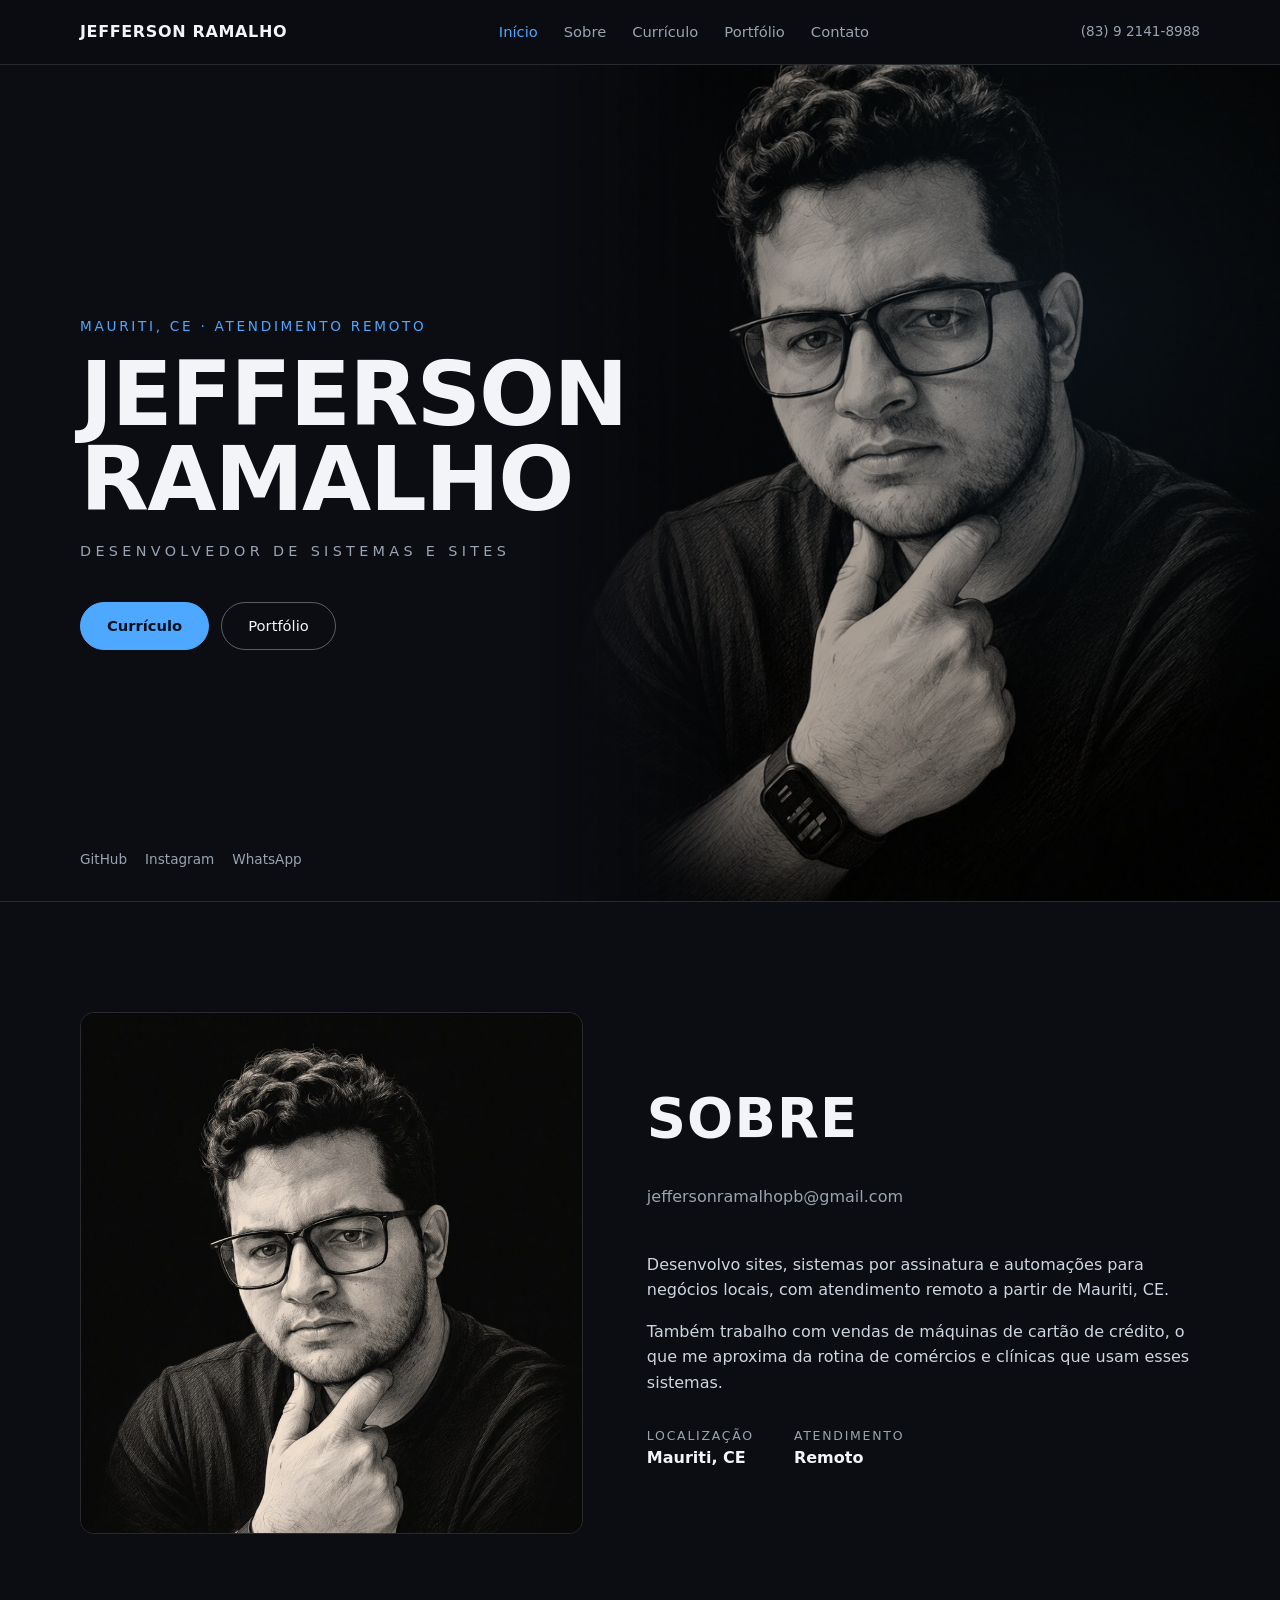
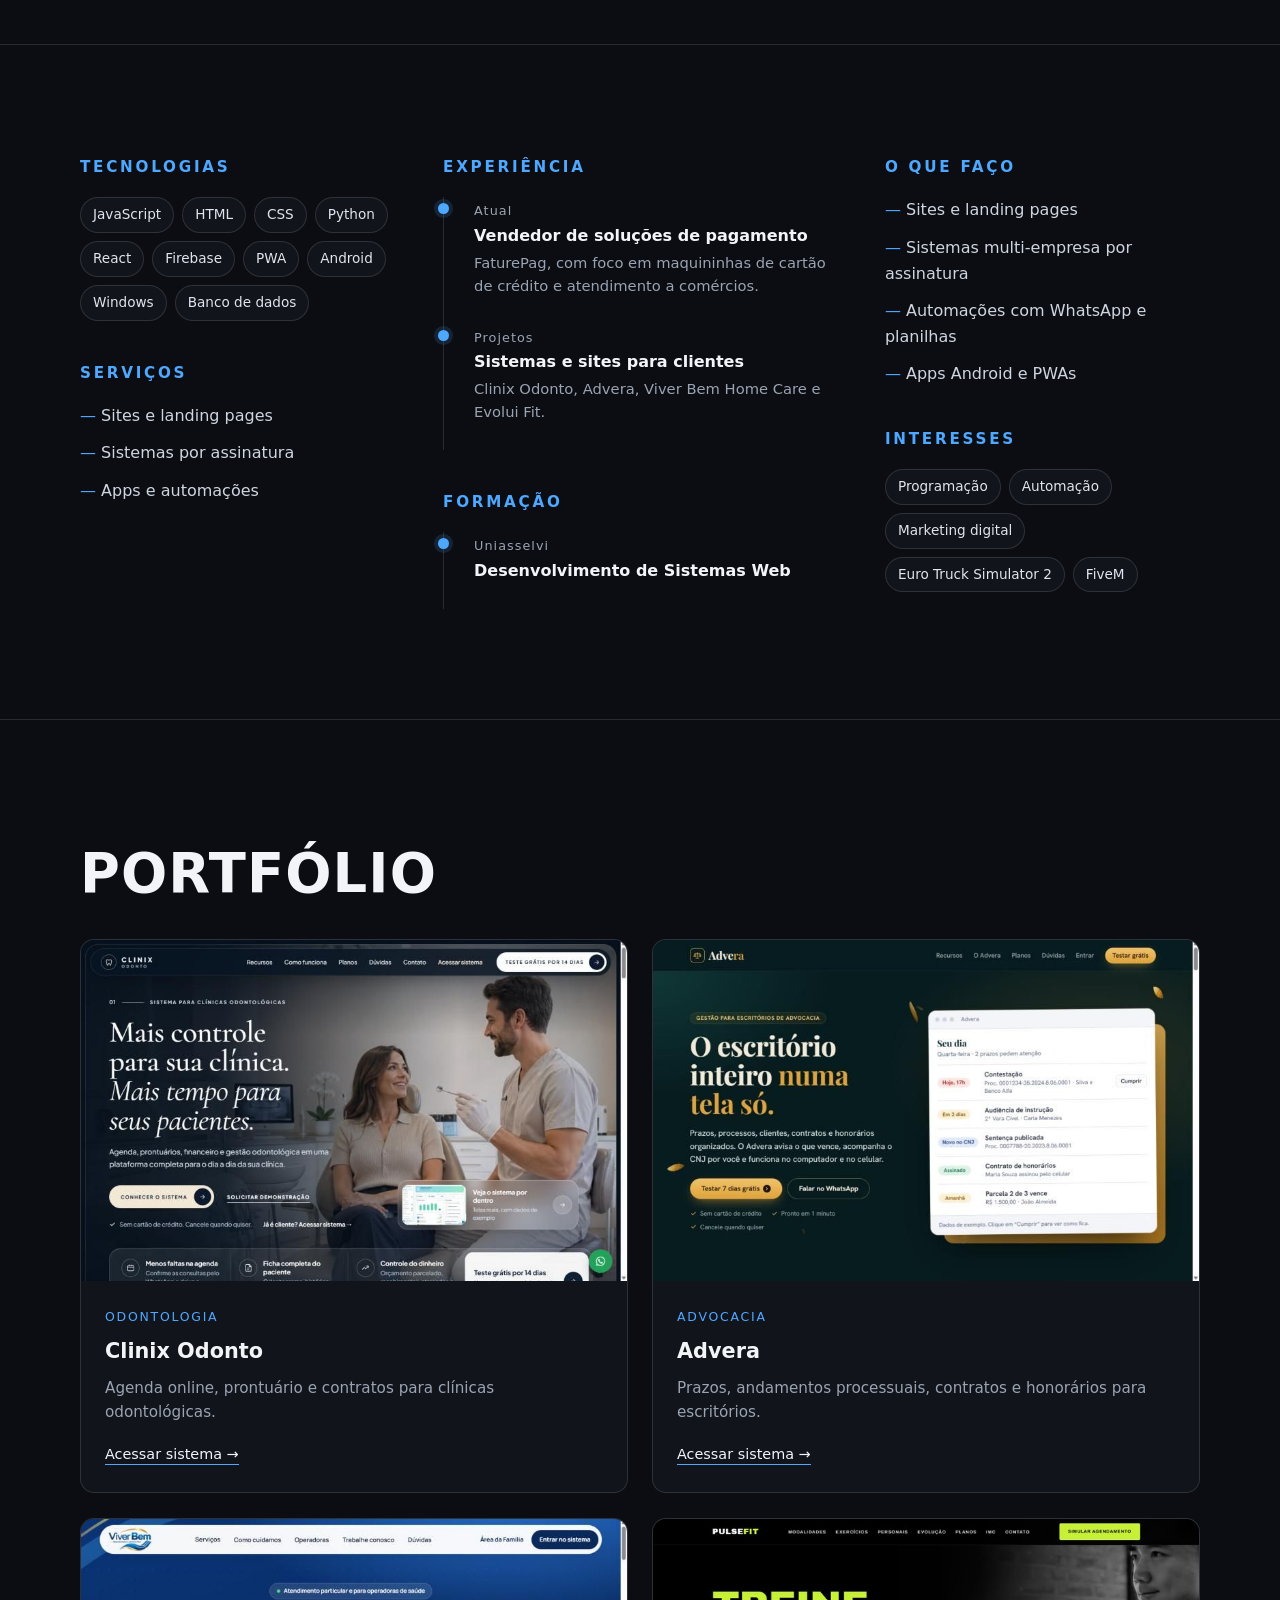
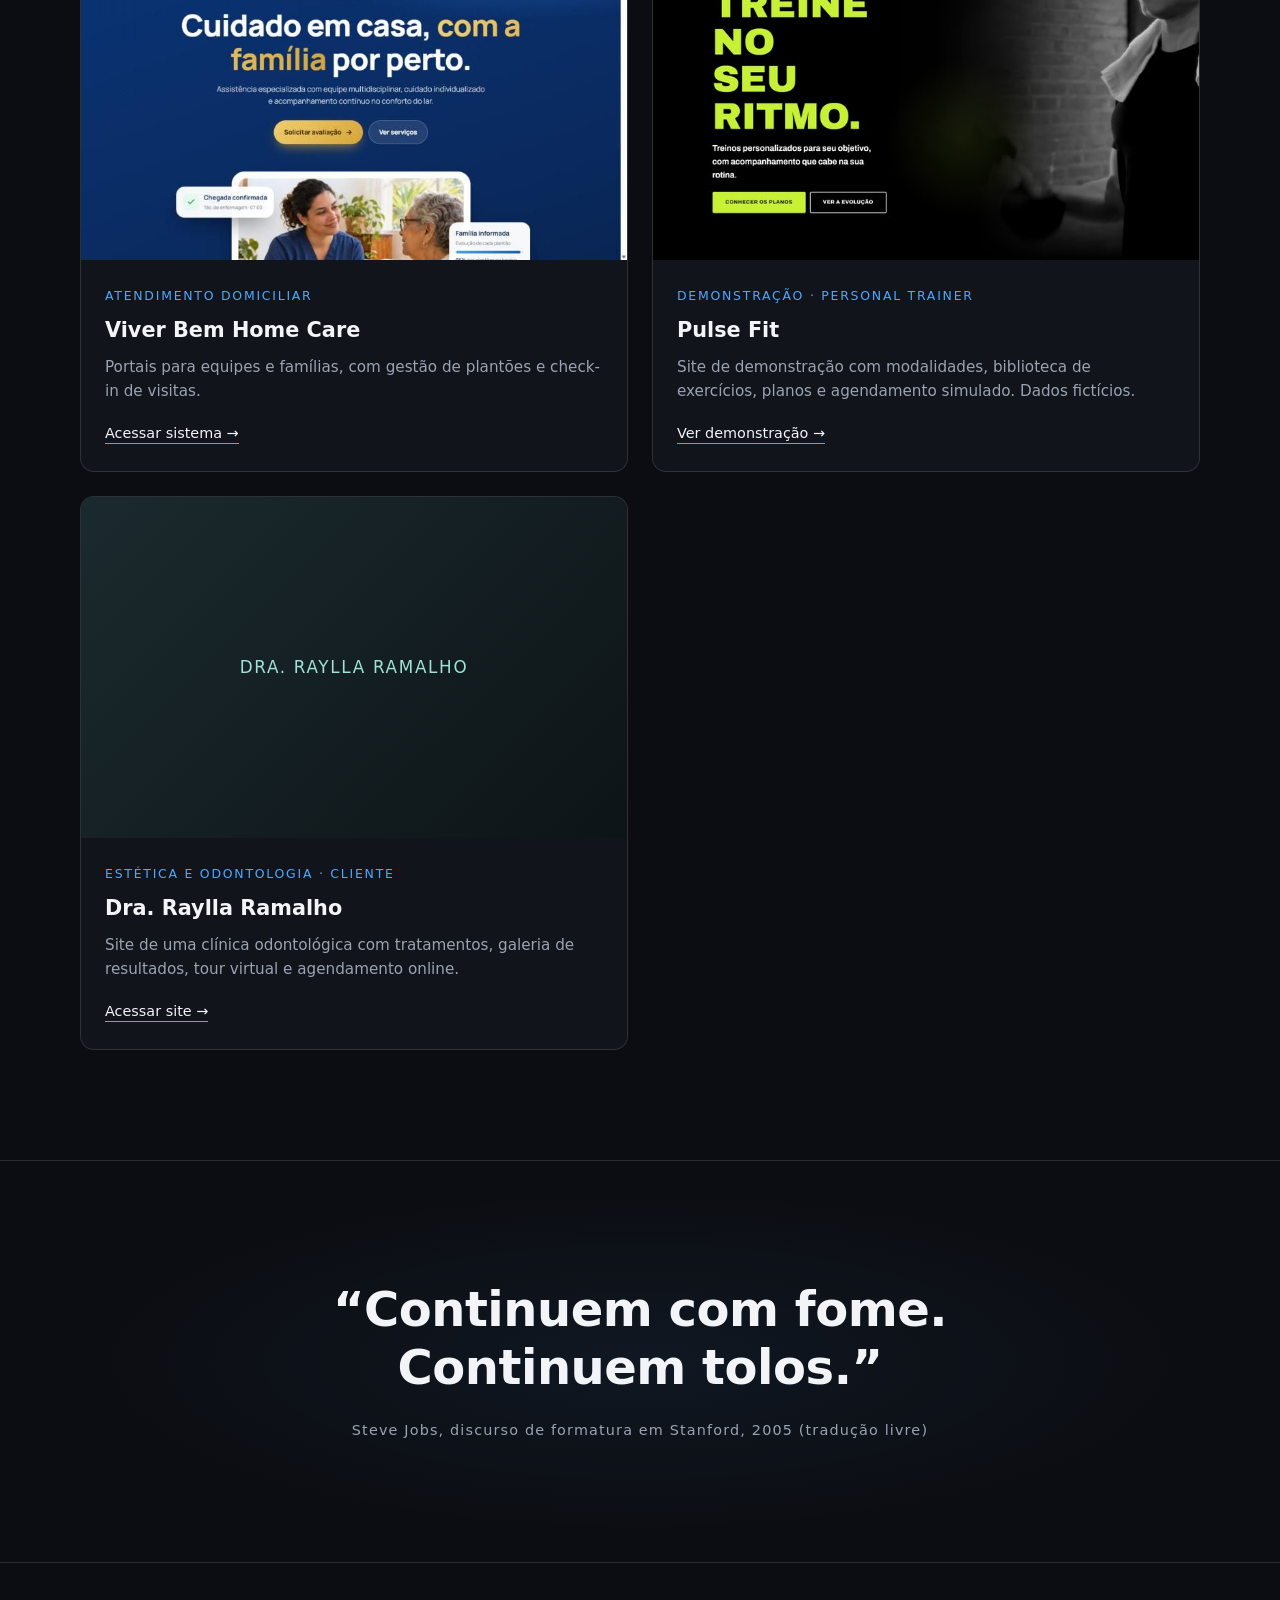
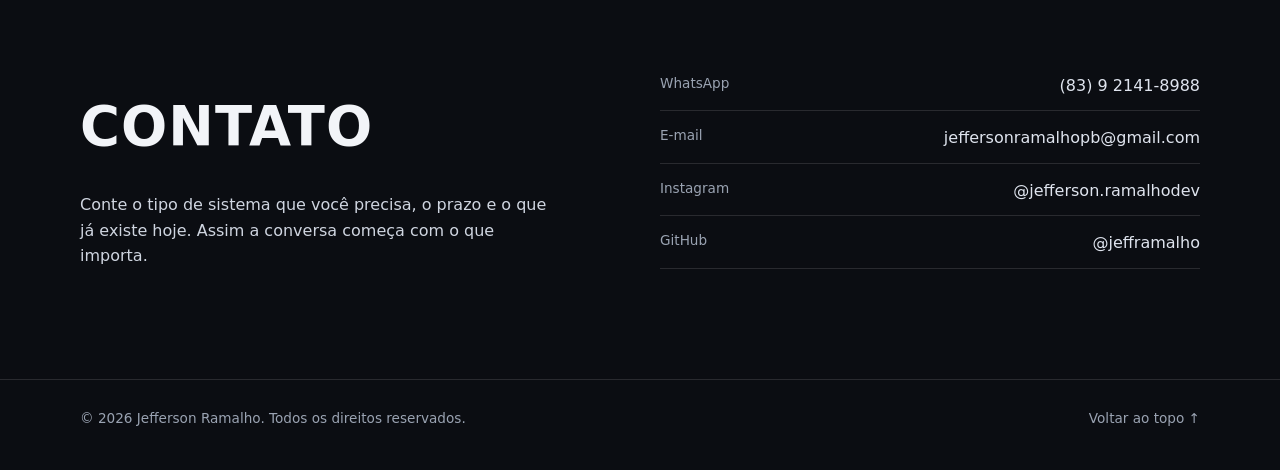
==== index.html @ 993baec3 "Adiciona o site da Dra. Raylla Ramalho ao portfólio como cliente - Novo card com link para o site em" ====
<!doctype html>
<html lang="pt-BR">
<head>
  <meta charset="utf-8">
  <meta name="viewport" content="width=device-width, initial-scale=1">
  <title>Jefferson Ramalho | Desenvolvedor de sistemas e sites</title>
  <meta name="description" content="Sites, sistemas por assinatura e automações para negócios locais. Portfólio de Jefferson Ramalho.">
  <meta name="theme-color" content="#0b0d12">
  <meta name="color-scheme" content="dark">
  <link rel="canonical" href="https://jeffersonramalho.dev.br/">
  <style>
    :root {
      --bg: #0b0d12;
      --panel: #11141b;
      --line: #ffffff1f;
      --text: #f2f4f8;
      --muted: #9aa3b2;
      --accent: #4fa8ff;
      --radius: 14px;
    }
    * { box-sizing: border-box; }
    html { scroll-behavior: smooth; }
    body {
      margin: 0; background: var(--bg); color: var(--text);
      font-family: "Inter", "Segoe UI", system-ui, sans-serif; line-height: 1.6;
    }
    a { color: inherit; text-decoration: none; }
    img { display: block; max-width: 100%; }
    .wrap { width: min(1120px, 100% - 48px); margin-inline: auto; }
    section { padding: 110px 0; border-top: 1px solid var(--line); }

    /* Cabeçalho */
    header.top {
      position: sticky; top: 0; z-index: 10; background: #0b0d12e6; backdrop-filter: blur(8px);
      border-bottom: 1px solid var(--line);
    }
    .top .wrap { display: flex; align-items: center; justify-content: space-between; height: 64px; }
    .top nav { display: flex; gap: 26px; font-size: .92rem; color: var(--muted); }
    .top nav a:hover, .top nav a.active { color: var(--accent); }
    .top .phone { font-size: .85rem; color: var(--muted); }

    /* Início */
    .hero { position: relative; min-height: calc(100svh - 64px); display: grid; align-items: center; overflow: hidden; }
    .hero .photo {
      position: absolute; inset: 0 0 0 auto; width: 58%;
      background: url("assets/retrato.jpg") center/cover no-repeat;
      filter: grayscale(.25) contrast(1.05) brightness(.7);
      mask-image: linear-gradient(90deg, transparent, #000 35%);
    }
    .hero .content { position: relative; z-index: 2; padding: 60px 0; max-width: 560px; }
    .hero .kicker { font-size: .85rem; letter-spacing: .2em; color: var(--accent); text-transform: uppercase; margin: 0 0 14px; }
    .hero h1 { margin: 0; font-size: clamp(3rem, 8vw, 5.6rem); line-height: .95; font-weight: 800; letter-spacing: -.02em; }
    .hero h1 span { display: block; }
    .hero .role { margin: 18px 0 0; color: var(--muted); letter-spacing: .3em; font-size: .9rem; text-transform: uppercase; }
    .btns { display: flex; gap: 12px; margin-top: 36px; flex-wrap: wrap; }
    .btn {
      display: inline-flex; align-items: center; padding: 11px 26px; border-radius: 999px;
      border: 1px solid #ffffff55; font-size: .92rem; transition: .2s;
    }
    .btn:hover { border-color: var(--accent); color: var(--accent); }
    .btn.solid { background: var(--accent); border-color: var(--accent); color: #05101e; font-weight: 600; }
    .btn.solid:hover { color: #05101e; filter: brightness(1.08); }
    .social { position: absolute; left: 0; bottom: 30px; z-index: 2; display: flex; gap: 18px; font-size: .85rem; color: var(--muted); }
    .social a:hover { color: var(--accent); }

    /* Sobre */
    .about { display: grid; grid-template-columns: 1fr 1.1fr; gap: 64px; align-items: center; }
    .about .shot { border-radius: var(--radius); overflow: hidden; border: 1px solid var(--line); }
    .about .shot img { width: 100%; height: 520px; object-fit: cover; object-position: center top; filter: grayscale(.2); }
    h2.title { margin: 0 0 22px; font-size: clamp(2.2rem, 5vw, 3.4rem); letter-spacing: .02em; }
    .about .email { color: var(--muted); margin: 0 0 26px; }
    .about p { color: #cfd5e0; max-width: 56ch; }
    .meta { margin-top: 30px; display: flex; gap: 40px; flex-wrap: wrap; }
    .meta div span { display: block; font-size: .78rem; letter-spacing: .14em; text-transform: uppercase; color: var(--muted); }
    .meta div strong { font-weight: 600; }

    /* Currículo */
    .resume { display: grid; grid-template-columns: 1fr 1.25fr 1fr; gap: 48px; }
    .resume h3 { margin: 0 0 18px; font-size: .95rem; letter-spacing: .18em; text-transform: uppercase; color: var(--accent); }
    .tags { display: flex; flex-wrap: wrap; gap: 8px; }
    .tags span { padding: 6px 12px; border: 1px solid var(--line); border-radius: 999px; font-size: .85rem; color: #dfe4ee; background: var(--panel); }
    .list { margin: 0; padding: 0; list-style: none; display: grid; gap: 12px; color: #cfd5e0; }
    .list li::before { content: "— "; color: var(--accent); }
    .timeline { position: relative; margin: 0; padding: 0; list-style: none; }
    .timeline li { position: relative; padding: 0 0 26px 30px; border-left: 1px solid var(--line); }
    .timeline li::before {
      content: ""; position: absolute; left: -6px; top: 6px; width: 11px; height: 11px; border-radius: 50%;
      background: var(--accent); box-shadow: 0 0 0 4px #4fa8ff26;
    }
    .timeline time { font-size: .8rem; color: var(--muted); letter-spacing: .08em; }
    .timeline strong { display: block; font-weight: 600; }
    .timeline p { margin: 2px 0 0; color: var(--muted); font-size: .92rem; }

    /* Portfólio */
    .projects { display: grid; grid-template-columns: repeat(2, 1fr); gap: 24px; }
    .project {
      background: var(--panel); border: 1px solid var(--line); border-radius: var(--radius); overflow: hidden;
      transition: transform .25s, border-color .25s;
    }
    .project:hover { transform: translateY(-4px); border-color: #4fa8ff66; }
    .project .thumb { aspect-ratio: 16 / 10; background: #1a1f29; overflow: hidden; }
    .project .thumb img { width: 100%; height: 100%; object-fit: cover; object-position: top; }
    .project .body { padding: 22px 24px 26px; }
    .project .cat { font-size: .78rem; letter-spacing: .14em; text-transform: uppercase; color: var(--accent); }
    .project h3 { margin: 6px 0 8px; font-size: 1.3rem; }
    .project p { margin: 0 0 16px; color: var(--muted); font-size: .95rem; }
    .project a { color: var(--text); font-size: .9rem; border-bottom: 1px solid #4fa8ff; padding-bottom: 2px; }

    /* Contato */
    .contact { display: grid; grid-template-columns: 1fr 1fr; gap: 40px; align-items: end; }
    .contact p.lede { color: #cfd5e0; max-width: 46ch; margin: 0; }
    .contact .links { display: grid; gap: 14px; }
    .contact .links a { display: flex; justify-content: space-between; border-bottom: 1px solid var(--line); padding-bottom: 12px; color: #dfe4ee; }
    .contact .links a span { color: var(--muted); font-size: .85rem; }
    .contact .links a:hover { color: var(--accent); }
    footer { padding: 28px 0 40px; border-top: 1px solid var(--line); color: var(--muted); font-size: .85rem; }
    footer .wrap { display: flex; justify-content: space-between; gap: 16px; flex-wrap: wrap; }

    /* Responsivo */
    @media (max-width: 960px) {
      .resume { grid-template-columns: 1fr; gap: 56px; }
      .about { grid-template-columns: 1fr; gap: 36px; }
      .contact { grid-template-columns: 1fr; }
      .projects { grid-template-columns: 1fr; }
      .hero .photo { width: 100%; opacity: .35; mask-image: none; }
      .top nav { display: none; }
    }
    @media (max-width: 560px) {
      section { padding: 80px 0; }
      .social { position: static; margin-top: 28px; }
      .hero { min-height: auto; }
      .hero .content { padding: 90px 0 40px; }
      .about .shot img { height: 380px; }
    }

    /* Interatividade */
    .reveal { opacity: 0; transform: translateY(26px); transition: opacity .9s ease, transform .9s cubic-bezier(.2,.7,.2,1); }
    .reveal.in { opacity: 1; transform: none; }
    .role-wrap { min-height: 1.6em; }
    .role { transition: opacity .35s ease; }
    .role.fade { opacity: 0; }
    .tags span { transition: border-color .2s, color .2s, transform .2s; }
    .tags span:hover { border-color: var(--accent); color: var(--accent); transform: translateY(-2px); }
    .project { transform-style: preserve-3d; will-change: transform; }
    .project:hover { transform: none; }
    .copy {
      background: none; border: 0; padding: 0; color: var(--muted); font: inherit; cursor: pointer; text-align: left;
    }
    .copy:hover { color: var(--accent); }
    .copy .hint { font-size: .78rem; margin-left: 8px; color: var(--accent); opacity: 0; transition: opacity .3s; }
    .copy.done .hint { opacity: 1; }
    .menu-btn {
      display: none; background: none; border: 1px solid var(--line); color: var(--text); border-radius: 999px;
      padding: 7px 14px; font: inherit; font-size: .85rem; cursor: pointer;
    }
    .quote { border-top: 1px solid var(--line); padding: 120px 0; text-align: center; background: radial-gradient(ellipse at center, #4fa8ff12, transparent 60%); }
    .quote blockquote { margin: 0 auto; max-width: 820px; }
    .quote p { margin: 0; font-size: clamp(1.8rem, 4.5vw, 3rem); font-weight: 700; letter-spacing: -.01em; line-height: 1.2; }
    .quote cite { display: block; margin-top: 22px; font-style: normal; color: var(--muted); font-size: .9rem; letter-spacing: .08em; }
    @media (prefers-reduced-motion: reduce) {
      .reveal { opacity: 1; transform: none; transition: none; }
      .project { transition: none; }
    }
    @media (max-width: 960px) {
      .menu-btn { display: inline-block; }
      .top nav.open {
        display: flex; flex-direction: column; gap: 0; position: absolute; top: 64px; left: 0; right: 0;
        background: #0b0d12f5; border-bottom: 1px solid var(--line); padding: 8px 24px;
      }
      .top nav.open a { padding: 14px 0; border-bottom: 1px solid var(--line); }
      .top .phone { display: none; }
      .top nav:not(.open) { display: none; }
    }

    /* Animações */
    @keyframes rise { from { opacity: 0; transform: translateY(28px); } to { opacity: 1; transform: none; } }
    @keyframes pulse { 0% { box-shadow: 0 0 0 0 #4fa8ff66; } 70% { box-shadow: 0 0 0 10px #4fa8ff00; } 100% { box-shadow: 0 0 0 0 #4fa8ff00; } }
    @keyframes drift { 0%, 100% { transform: translateY(-50%) translateY(0); } 50% { transform: translateY(-50%) translateY(-10px); } }
    @keyframes glow { 0%, 100% { opacity: .35; } 50% { opacity: .7; } }
    .hero .kicker, .hero h1 span, .hero .role-wrap, .hero .btns, .social { animation: rise .9s cubic-bezier(.2,.7,.2,1) both; }
    .hero h1 span:nth-child(2) { animation-delay: .12s; }
    .hero .role-wrap { animation-delay: .3s; }
    .hero .btns { animation-delay: .45s; }
    .social { animation-delay: .6s; }
    .hero .photo { animation: glow 6s ease-in-out infinite; }
    .hero .photo::after {
      content: ""; position: absolute; inset: 0; pointer-events: none;
      background: radial-gradient(circle at 70% 30%, #4fa8ff22, transparent 55%);
    }
    .timeline li::before { animation: pulse 2.4s ease-out infinite; }
    .timeline li:nth-child(2)::before { animation-delay: .8s; }
    .timeline li:nth-child(3)::before { animation-delay: 1.6s; }
    .btn.solid { animation: pulse 2.6s ease-out infinite; }
    .reveal .tags span { opacity: 0; transform: translateY(8px); transition: opacity .5s ease, transform .5s ease; }
    .reveal.in .tags span { opacity: 1; transform: none; }
    .reveal.in .tags span:nth-child(1) { transition-delay: .05s; }
    .reveal.in .tags span:nth-child(2) { transition-delay: .1s; }
    .reveal.in .tags span:nth-child(3) { transition-delay: .15s; }
    .reveal.in .tags span:nth-child(4) { transition-delay: .2s; }
    .reveal.in .tags span:nth-child(5) { transition-delay: .25s; }
    .reveal.in .tags span:nth-child(6) { transition-delay: .3s; }
    .reveal.in .tags span:nth-child(7) { transition-delay: .35s; }
    .reveal.in .tags span:nth-child(8) { transition-delay: .4s; }
    .reveal.in .tags span:nth-child(9) { transition-delay: .45s; }
    .reveal.in .tags span:nth-child(10) { transition-delay: .5s; }
    @media (prefers-reduced-motion: reduce) {
      .hero .kicker, .hero h1 span, .hero .role-wrap, .hero .btns, .social, .hero .photo, .timeline li::before, .btn.solid { animation: none !important; }
      .reveal .tags span { opacity: 1; transform: none; }
    }

    /* Tela de carregamento */
    #loader {
      position: fixed; inset: 0; z-index: 100; display: grid; place-items: center; align-content: center; gap: 22px;
      background: var(--bg); transition: opacity .6s ease, visibility .6s ease;
    }
    #loader.hide { opacity: 0; visibility: hidden; }
    #loader video { width: 100%; height: 100%; object-fit: cover; background: #000; display: block; }
    #loader video:not([data-ok]) { display: none; }


  </style>
</head>
<body>
<div id="loader" aria-hidden="true">
  <video id="intro" src="assets/intro/abertura-jr.mp4" muted playsinline preload="auto"></video>
</div>

<header class="top">
  <div class="wrap">
    <a href="#inicio" style="font-weight:700; letter-spacing:.04em;">JEFFERSON RAMALHO</a>
    <button class="menu-btn" id="menuBtn" aria-expanded="false" aria-controls="mainNav">Menu</button>
    <nav id="mainNav" aria-label="Navegação principal">
      <a href="#inicio" class="active">Início</a>
      <a href="#sobre">Sobre</a>
      <a href="#curriculo">Currículo</a>
      <a href="#portfolio">Portfólio</a>
      <a href="#contato">Contato</a>
    </nav>
    <span class="phone">(83) 9 2141-8988</span>
  </div>
</header>

<main>
  <section class="hero" id="inicio" style="border-top:0; padding:0;">
    <div class="photo" aria-hidden="true"></div>
    <div class="wrap">
      <div class="content">
        <p class="kicker">Mauriti, CE · Atendimento remoto</p>
        <h1><span>JEFFERSON</span><span>RAMALHO</span></h1>
        <div class="role-wrap"><p class="role" id="role">Desenvolvedor de sistemas e sites</p></div>
        <div class="btns">
          <a class="btn solid" href="#curriculo">Currículo</a>
          <a class="btn" href="#portfolio">Portfólio</a>
        </div>
      </div>
    </div>
    <div class="social wrap" style="position:absolute; bottom:30px; left:0; right:0; margin-inline:auto;">
      <a href="https://github.com/jefframalho" target="_blank" rel="noopener">GitHub</a>
      <a href="https://www.instagram.com/jefferson.ramalhodev/" target="_blank" rel="noopener">Instagram</a>
      <a href="https://wa.me/5583921418988" target="_blank" rel="noopener">WhatsApp</a>
    </div>
  </section>

  <section id="sobre" class="reveal">
    <div class="wrap about">
      <div class="shot"><img src="assets/retrato.jpg" alt="Foto de Jefferson Ramalho"></div>
      <div>
        <h2 class="title">SOBRE</h2>
        <button class="copy email" data-copy="jeffersonramalhopb@gmail.com">jeffersonramalhopb@gmail.com<span class="hint" id="copyHint">Copiado!</span></button>
        <p>Desenvolvo sites, sistemas por assinatura e automações para negócios locais, com atendimento remoto a partir de Mauriti, CE.</p>
        <p>Também trabalho com vendas de máquinas de cartão de crédito, o que me aproxima da rotina de comércios e clínicas que usam esses sistemas.</p>
        <div class="meta">
          <div><span>Localização</span><strong>Mauriti, CE</strong></div>
          <div><span>Atendimento</span><strong>Remoto</strong></div>
        </div>
      </div>
    </div>
  </section>

  <section id="curriculo" class="reveal">
    <div class="wrap resume">
      <div>
        <h3>Tecnologias</h3>
        <div class="tags">
          <span>JavaScript</span><span>HTML</span><span>CSS</span><span>Python</span><span>React</span><span>Firebase</span><span>PWA</span><span>Android</span><span>Windows</span><span>Banco de dados</span>
        </div>
        <h3 style="margin-top:40px;">Serviços</h3>
        <ul class="list">
          <li>Sites e landing pages</li>
          <li>Sistemas por assinatura</li>
          <li>Apps e automações</li>
        </ul>
      </div>

      <div>
        <h3>Experiência</h3>
        <ol class="timeline">
          <li>
            <time>Atual</time>
            <strong>Vendedor de soluções de pagamento</strong>
            <p>FaturePag, com foco em maquininhas de cartão de crédito e atendimento a comércios.</p>
          </li>
          <li>
            <time>Projetos</time>
            <strong>Sistemas e sites para clientes</strong>
            <p>Clinix Odonto, Advera, Viver Bem Home Care e Evolui Fit.</p>
          </li>
        </ol>
        <h3 style="margin-top:40px;">Formação</h3>
        <ol class="timeline">
          <li>
            <time>Uniasselvi</time>
            <strong>Desenvolvimento de Sistemas Web</strong>
          </li>
        </ol>
      </div>

      <div>
        <h3>O que faço</h3>
        <ul class="list">
          <li>Sites e landing pages</li>
          <li>Sistemas multi-empresa por assinatura</li>
          <li>Automações com WhatsApp e planilhas</li>
          <li>Apps Android e PWAs</li>
        </ul>
        <h3 style="margin-top:40px;">Interesses</h3>
        <div class="tags">
          <span>Programação</span><span>Automação</span><span>Marketing digital</span><span>Euro Truck Simulator 2</span><span>FiveM</span>
        </div>
      </div>
    </div>
  </section>

  <section id="portfolio" class="reveal">
    <div class="wrap">
      <h2 class="title">PORTFÓLIO</h2>
      <div class="projects">
        <article class="project tilt">
          <div class="thumb"><img src="assets/portfolio/clinix-desk.jpg" alt="Tela do Clinix Odonto"></div>
          <div class="body">
            <span class="cat">Odontologia</span>
            <h3>Clinix Odonto</h3>
            <p>Agenda online, prontuário e contratos para clínicas odontológicas.</p>
            <a href="https://www.clinixodonto.com.br/" target="_blank" rel="noopener">Acessar sistema →</a>
          </div>
        </article>
        <article class="project tilt">
          <div class="thumb"><img src="assets/portfolio/advera-desk.jpg" alt="Tela da Advera"></div>
          <div class="body">
            <span class="cat">Advocacia</span>
            <h3>Advera</h3>
            <p>Prazos, andamentos processuais, contratos e honorários para escritórios.</p>
            <a href="https://advera-6607b.web.app/" target="_blank" rel="noopener">Acessar sistema →</a>
          </div>
        </article>
        <article class="project tilt">
          <div class="thumb"><img src="assets/portfolio/viverbem-desk.jpg" alt="Tela do Viver Bem Home Care"></div>
          <div class="body">
            <span class="cat">Atendimento domiciliar</span>
            <h3>Viver Bem Home Care</h3>
            <p>Portais para equipes e famílias, com gestão de plantões e check-in de visitas.</p>
            <a href="https://www.viverbemhomecare.com.br/" target="_blank" rel="noopener">Acessar sistema →</a>
          </div>
        </article>
        <article class="project tilt">
          <div class="thumb"><img src="assets/portfolio/pulse-fit-desk.jpg" alt="Tela inicial da demonstração Pulse Fit"></div>
          <div class="body">
            <span class="cat">Demonstração · Personal trainer</span>
            <h3>Pulse Fit</h3>
            <p>Site de demonstração com modalidades, biblioteca de exercícios, planos e agendamento simulado. Dados fictícios.</p>
            <a href="https://jefframalho.github.io/pulse-fit-site/" target="_blank" rel="noopener">Ver demonstração →</a>
          </div>
        </article>
        <article class="project tilt">
          <div class="thumb" style="display:grid; place-items:center; background:linear-gradient(135deg,#1b2a2e,#0d1417);"><span style="color:#9fe3d6; font-size:1.05rem; letter-spacing:.1em; text-align:center; padding:0 16px;">DRA. RAYLLA RAMALHO</span></div>
          <div class="body">
            <span class="cat">Estética e odontologia · Cliente</span>
            <h3>Dra. Raylla Ramalho</h3>
            <p>Site de uma clínica odontológica com tratamentos, galeria de resultados, tour virtual e agendamento online.</p>
            <a href="https://gregarious-toffee-2e4c97.netlify.app/" target="_blank" rel="noopener">Acessar site →</a>
          </div>
        </article>
      </div>
    </div>
  </section>

  <section class="quote reveal" aria-label="Citação">
    <div class="wrap">
      <blockquote>
        <p>“Continuem com fome. Continuem tolos.”</p>
        <cite>Steve Jobs, discurso de formatura em Stanford, 2005 (tradução livre)</cite>
      </blockquote>
    </div>
  </section>

  <section id="contato" class="reveal">
    <div class="wrap contact">
      <div>
        <h2 class="title">CONTATO</h2>
        <p class="lede">Conte o tipo de sistema que você precisa, o prazo e o que já existe hoje. Assim a conversa começa com o que importa.</p>
      </div>
      <div class="links">
        <a href="https://wa.me/5583921418988?text=Ol%C3%A1%20Jefferson!%20Quero%20um%20or%C3%A7amento." target="_blank" rel="noopener"><span>WhatsApp</span> (83) 9 2141-8988</a>
        <a href="mailto:jeffersonramalhopb@gmail.com"><span>E-mail</span> jeffersonramalhopb@gmail.com</a>
        <a href="https://www.instagram.com/jefferson.ramalhodev/" target="_blank" rel="noopener"><span>Instagram</span> @jefferson.ramalhodev</a>
        <a href="https://github.com/jefframalho" target="_blank" rel="noopener"><span>GitHub</span> @jefframalho</a>
      </div>
    </div>
  </section>
</main>

<footer>
  <div class="wrap">
    <span>© <span id="year">2026</span> Jefferson Ramalho. Todos os direitos reservados.</span>
    <a href="#inicio">Voltar ao topo ↑</a>
  </div>
</footer>

<script>
  document.getElementById('year').textContent = new Date().getFullYear();

  // Abertura em vídeo: toca uma vez e revela o site ao terminar
  const loader = document.getElementById('loader');
  const intro = document.getElementById('intro');
  const hideLoader = () => loader.classList.add('hide');
  if (matchMedia('(prefers-reduced-motion: reduce)').matches) {
    hideLoader();
  } else {
    intro.addEventListener('loadeddata', () => { intro.dataset.ok = '1'; intro.play().catch(hideLoader); }, { once: true });
    intro.addEventListener('ended', hideLoader, { once: true });
    intro.addEventListener('error', hideLoader, { once: true });
    setTimeout(hideLoader, 8000);
  }

  // Revelar ao rolar
  const reduce = matchMedia('(prefers-reduced-motion: reduce)').matches;
  const revealIO = new IntersectionObserver(entries => {
    entries.forEach(e => { if (e.isIntersecting) { e.target.classList.add('in'); revealIO.unobserve(e.target); } });
  }, { threshold: .12 });
  document.querySelectorAll('.reveal').forEach(el => revealIO.observe(el));

  // Frases rotativas no hero
  const roles = ['Desenvolvedor de sistemas e sites', 'Sites e landing pages', 'Sistemas por assinatura', 'Automações para o seu negócio'];
  const roleEl = document.getElementById('role');
  let roleIdx = 0;
  if (!reduce) {
    setInterval(() => {
      roleEl.classList.add('fade');
      setTimeout(() => {
        roleIdx = (roleIdx + 1) % roles.length;
        roleEl.textContent = roles[roleIdx];
        roleEl.classList.remove('fade');
      }, 350);
    }, 2800);
  }

  // Inclinação 3D nos cards do portfólio
  if (!reduce && matchMedia('(hover: hover) and (pointer: fine)').matches) {
    document.querySelectorAll('.tilt').forEach(card => {
      card.addEventListener('mousemove', e => {
        const r = card.getBoundingClientRect();
        const x = (e.clientX - r.left) / r.width - .5;
        const y = (e.clientY - r.top) / r.height - .5;
        card.style.transform = `perspective(900px) rotateX(${-y * 7}deg) rotateY(${x * 9}deg) translateY(-4px)`;
      });
      card.addEventListener('mouseleave', () => { card.style.transform = ''; });
    });
  }

  // Copiar e-mail
  document.querySelectorAll('.copy[data-copy]').forEach(btn => {
    btn.addEventListener('click', async () => {
      try { await navigator.clipboard.writeText(btn.dataset.copy); } catch (_) {}
      btn.classList.add('done');
      setTimeout(() => btn.classList.remove('done'), 1600);
    });
  });

  // Parallax suave da foto acompanhando o mouse (desktop)
  const photo = document.querySelector('.hero .photo');
  if (!reduce && photo && matchMedia('(hover: hover) and (pointer: fine)').matches) {
    const hero = document.getElementById('inicio');
    hero.addEventListener('mousemove', e => {
      const x = (e.clientX / innerWidth - .5) * 18;
      const y = (e.clientY / innerHeight - .5) * 12;
      photo.style.translate = `${x}px ${y}px`;
    });
    hero.addEventListener('mouseleave', () => { photo.style.translate = '0px 0px'; });
  }

  // Menu no celular
  const menuBtn = document.getElementById('menuBtn');
  const mainNav = document.getElementById('mainNav');
  menuBtn.addEventListener('click', () => {
    const open = mainNav.classList.toggle('open');
    menuBtn.setAttribute('aria-expanded', String(open));
  });
  mainNav.querySelectorAll('a').forEach(a => a.addEventListener('click', () => {
    mainNav.classList.remove('open');
    menuBtn.setAttribute('aria-expanded', 'false');
  }));

  // Destaca o item do menu conforme a seção visível
  const links = [...document.querySelectorAll('.top nav a')];
  const io = new IntersectionObserver(entries => {
    entries.forEach(e => {
      if (!e.isIntersecting) return;
      links.forEach(a => a.classList.toggle('active', a.getAttribute('href') === '#' + e.target.id));
    });
  }, { rootMargin: '-45% 0px -50% 0px' });
  ['inicio', 'sobre', 'curriculo', 'portfolio', 'contato'].forEach(id => io.observe(document.getElementById(id)));
</script>
</body>
</html>
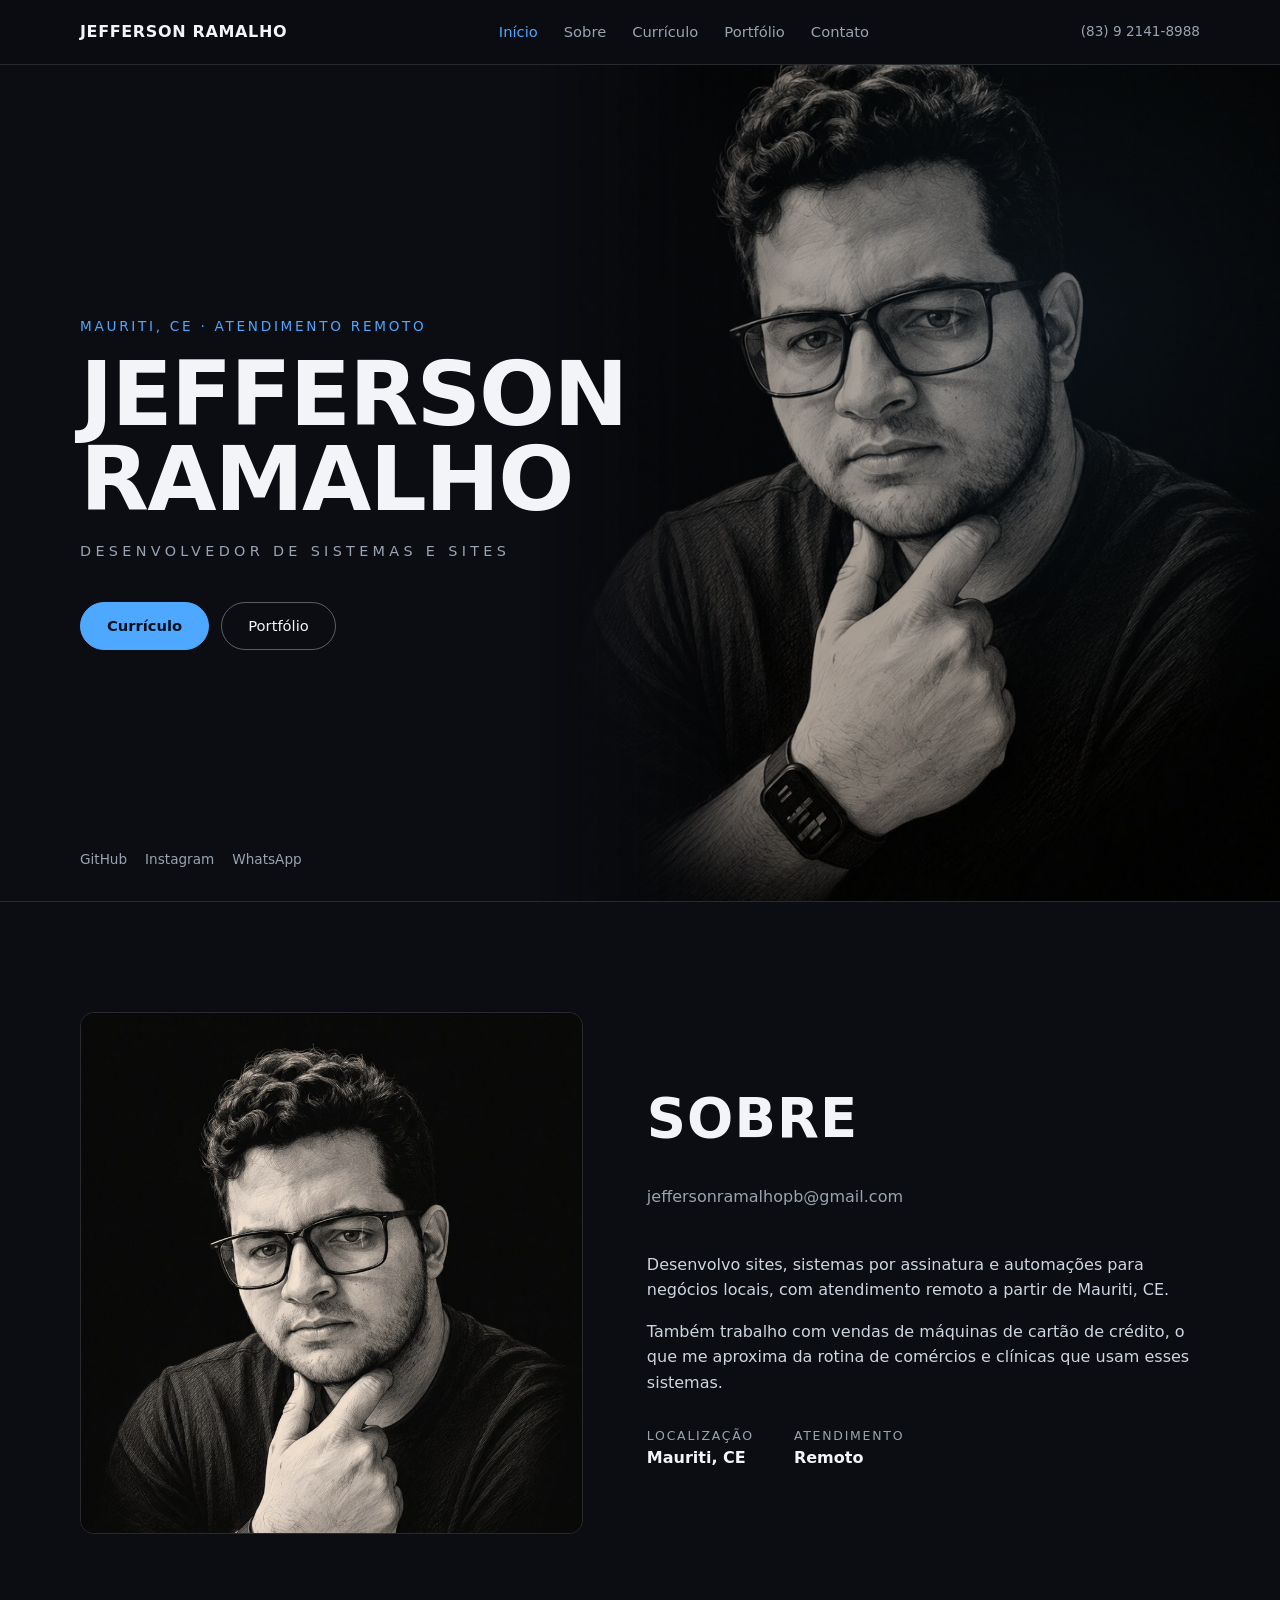
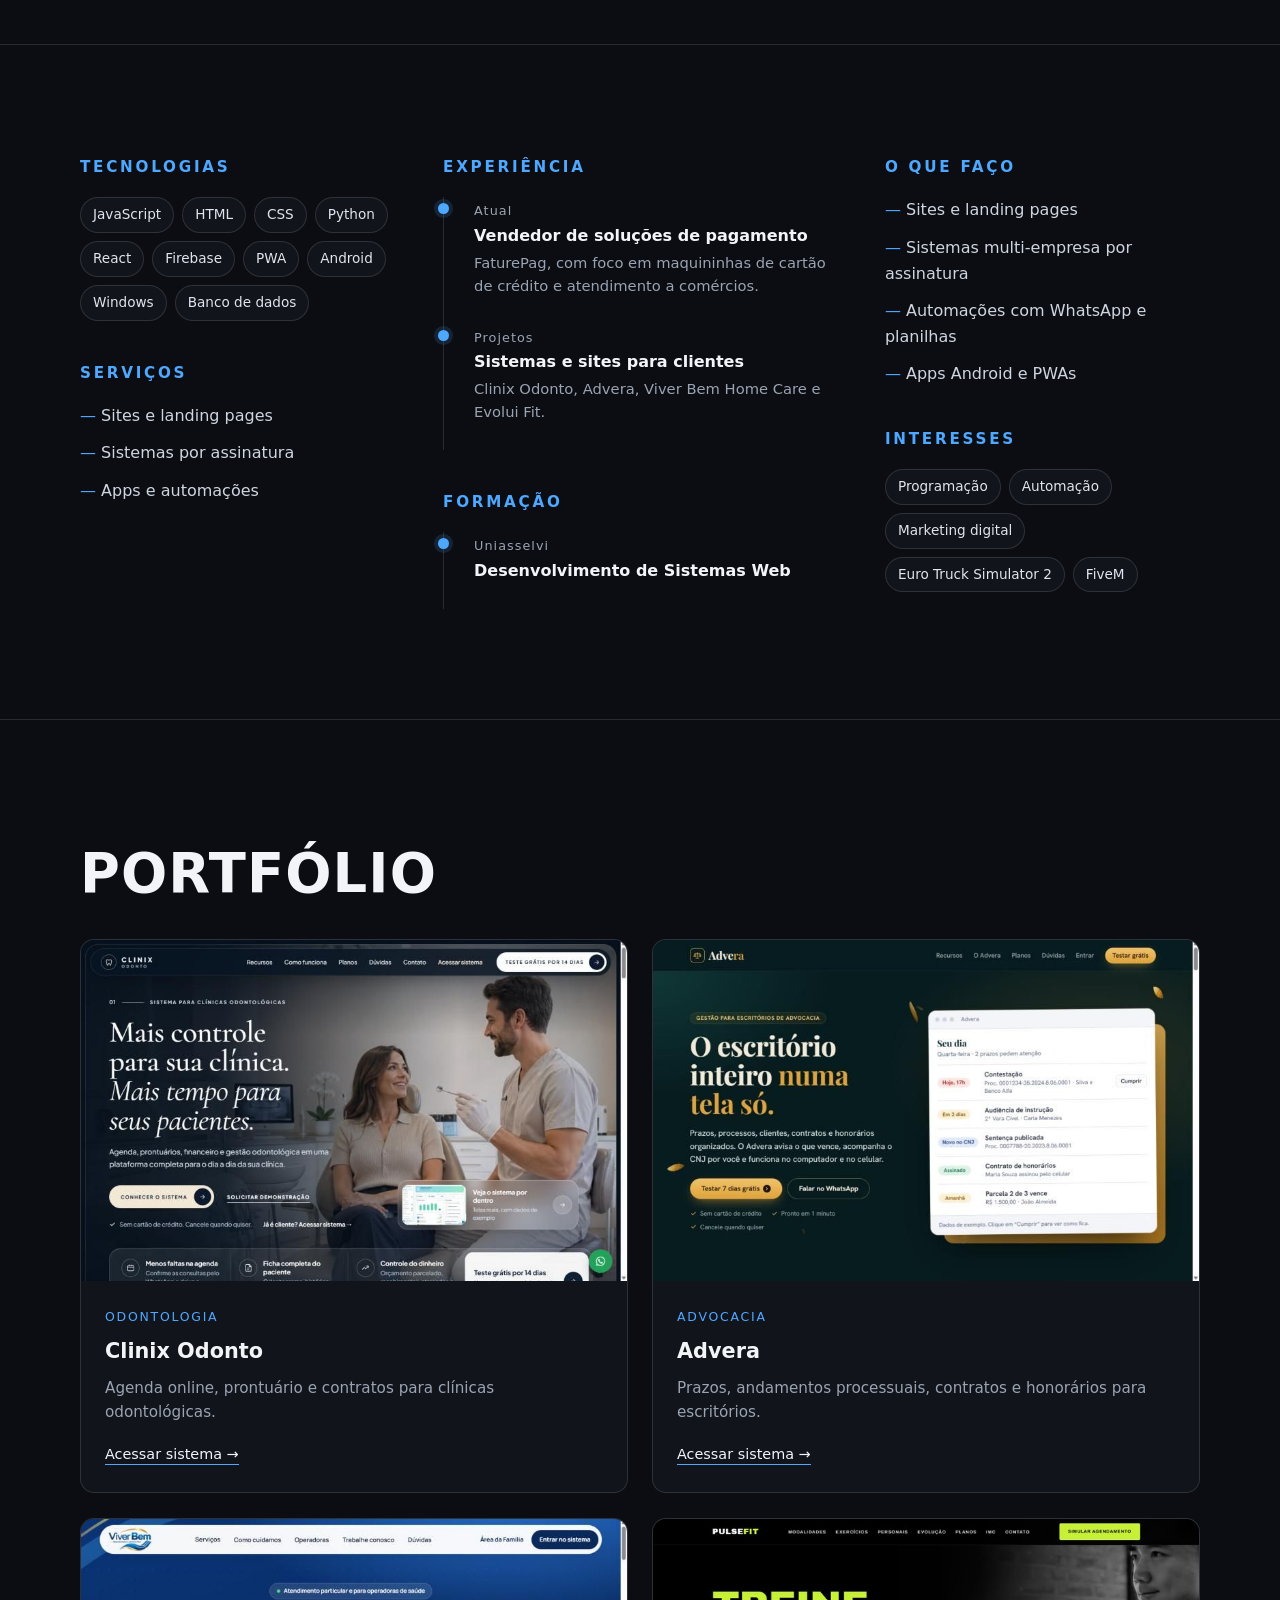
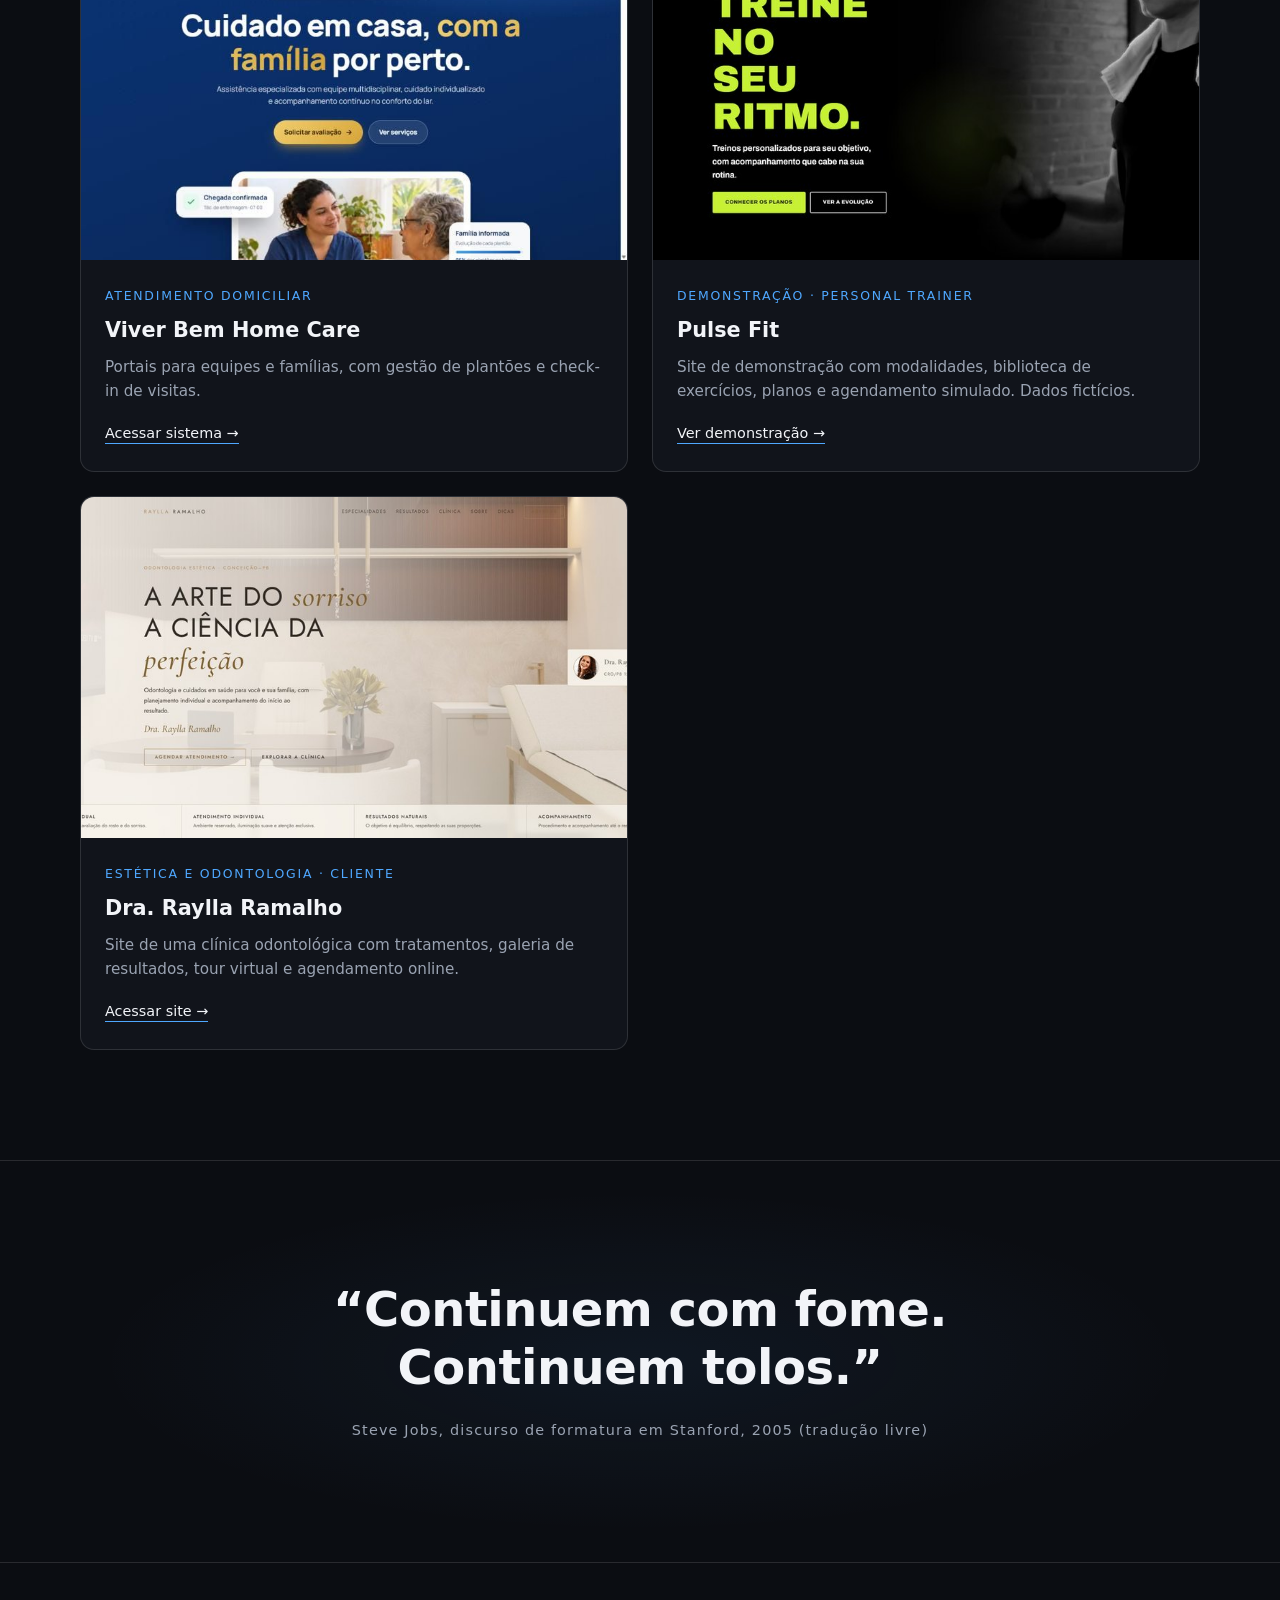
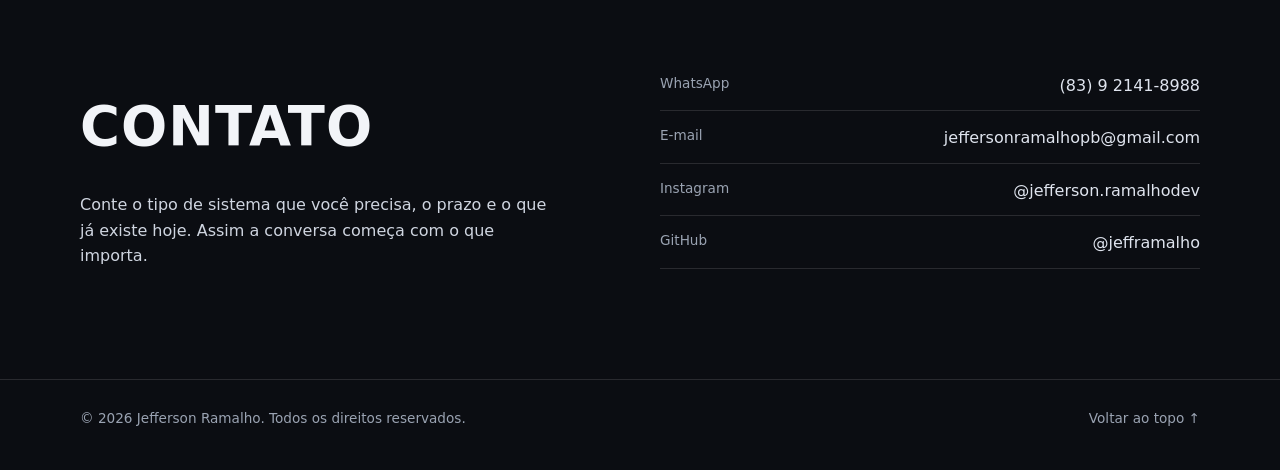
==== commit 2710d101: "Usa captura real do site da Dra. Raylla no card - Captura sem abas nem barra de endereço do navegado" ====
--- a/index.html
+++ b/index.html
@@ -372,7 +372,7 @@
           </div>
         </article>
         <article class="project tilt">
-          <div class="thumb" style="display:grid; place-items:center; background:linear-gradient(135deg,#1b2a2e,#0d1417);"><span style="color:#9fe3d6; font-size:1.05rem; letter-spacing:.1em; text-align:center; padding:0 16px;">DRA. RAYLLA RAMALHO</span></div>
+          <div class="thumb"><img src="assets/portfolio/raylla-ramalho-desk.jpg" alt="Tela inicial do site da Dra. Raylla Ramalho"></div>
           <div class="body">
             <span class="cat">Estética e odontologia · Cliente</span>
             <h3>Dra. Raylla Ramalho</h3>
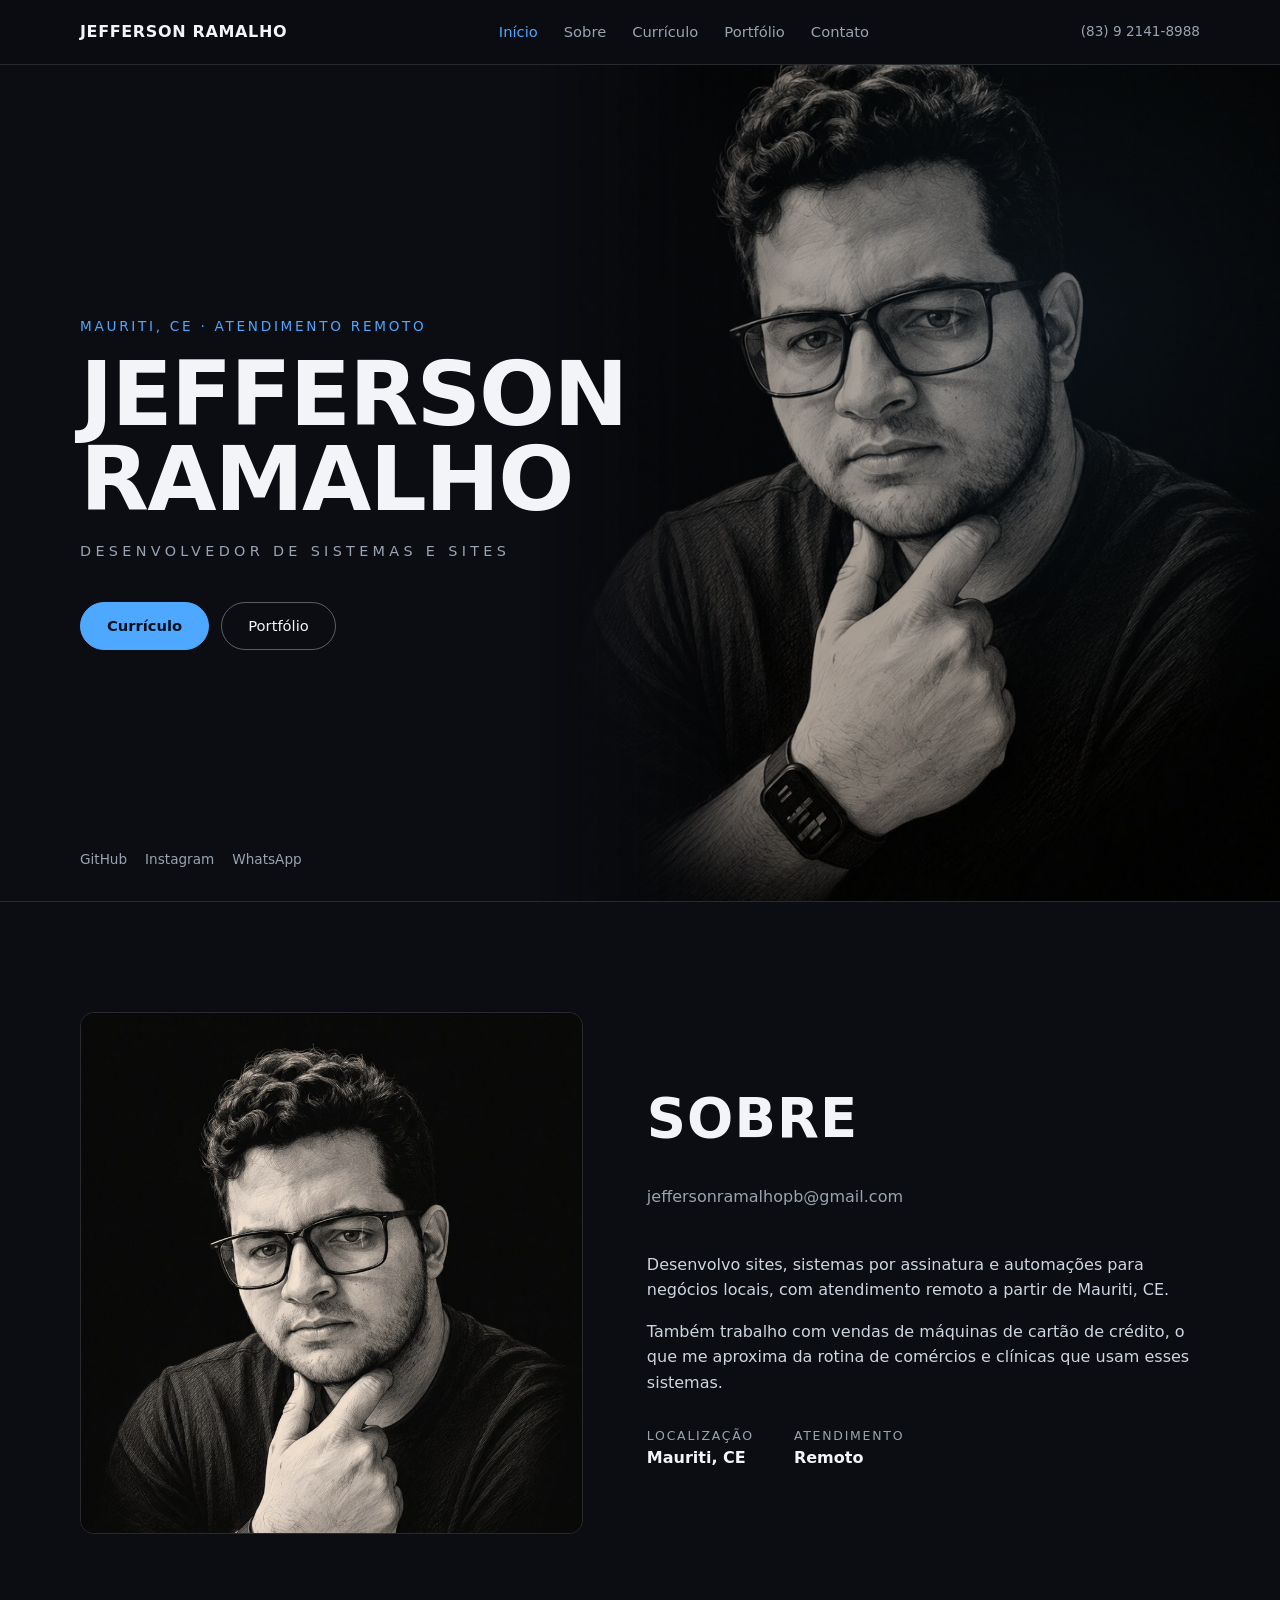
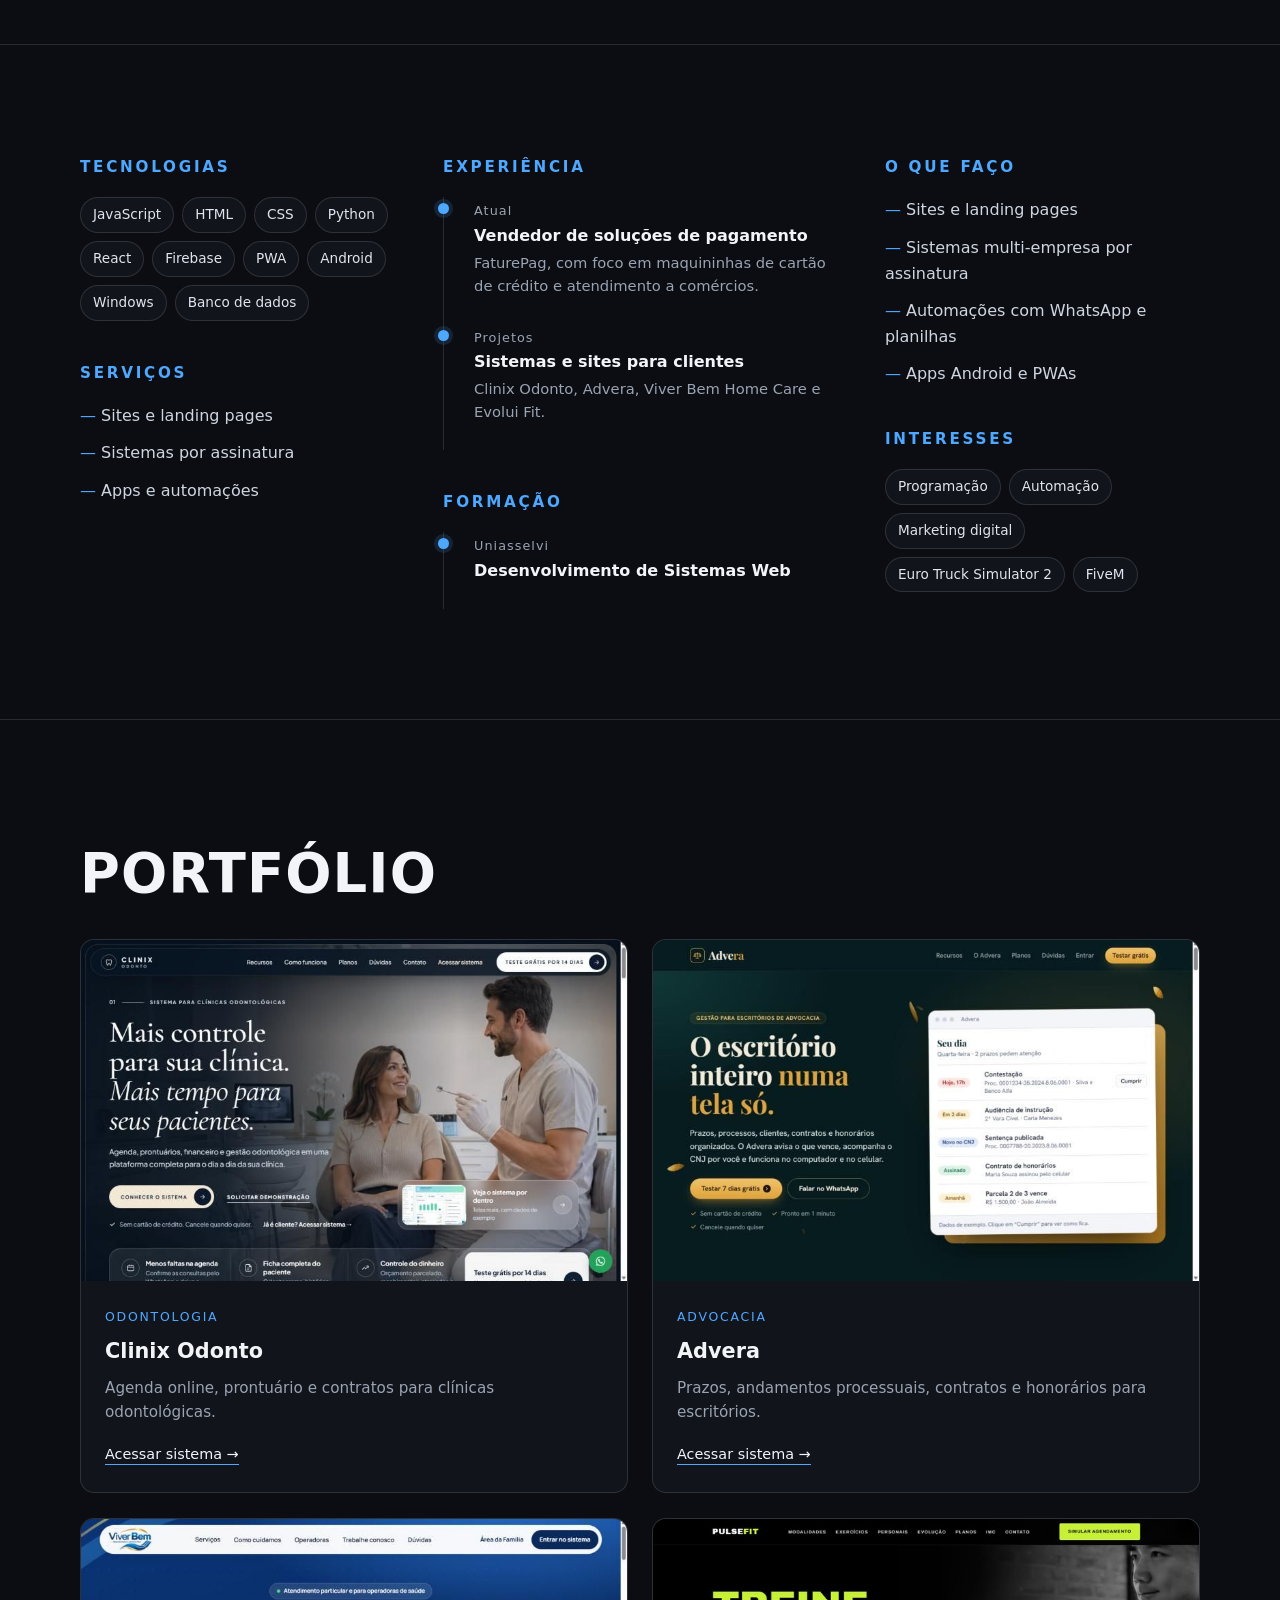
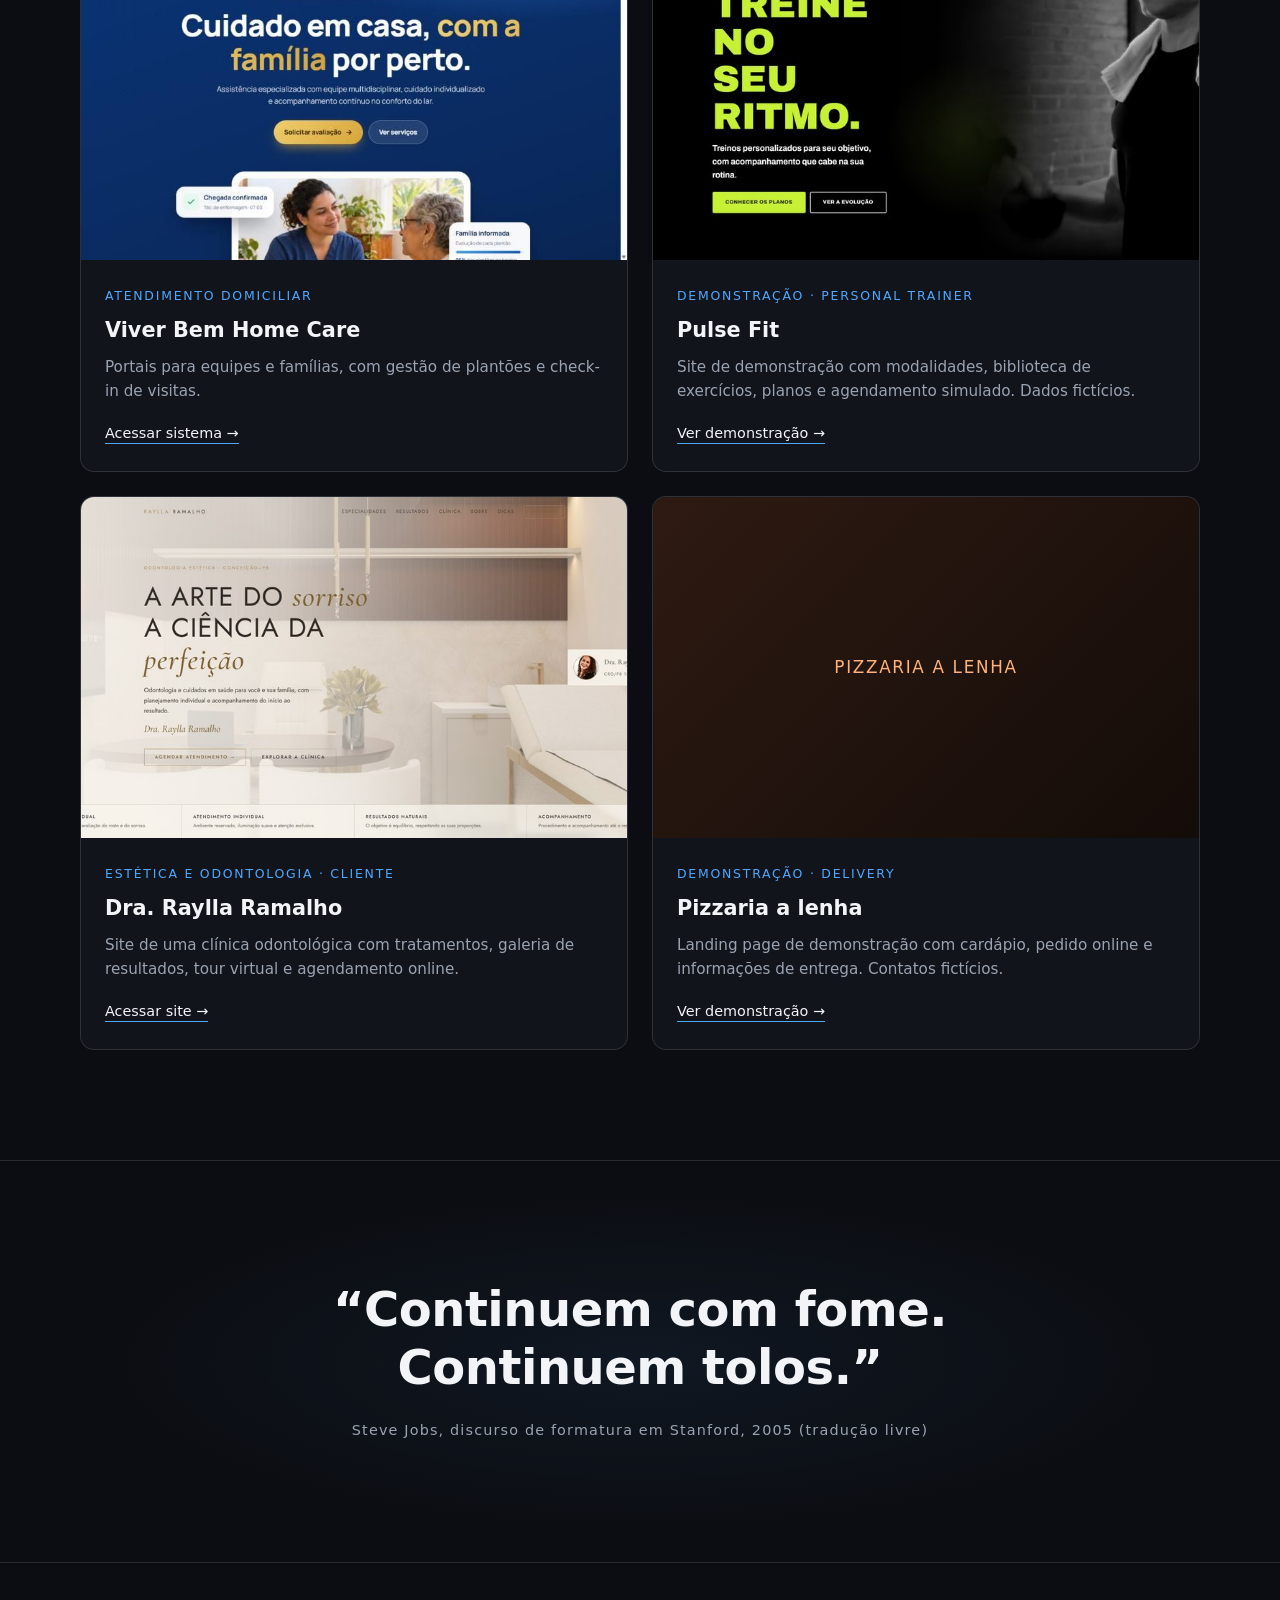
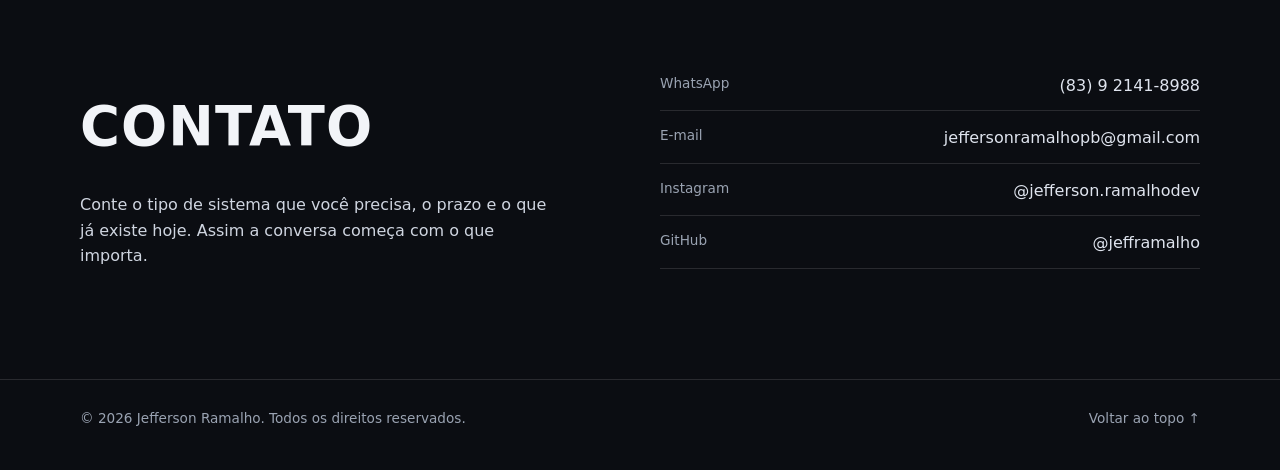
==== commit c59ee209: "Adiciona a demonstração da pizzaria ao portfólio - Novo card com link para ornate-cocada-413b1e.netl" ====
--- a/index.html
+++ b/index.html
@@ -380,6 +380,15 @@
             <a href="https://gregarious-toffee-2e4c97.netlify.app/" target="_blank" rel="noopener">Acessar site →</a>
           </div>
         </article>
+        <article class="project tilt">
+          <div class="thumb" style="display:grid; place-items:center; background:linear-gradient(135deg,#2e1a12,#140c09);"><span style="color:#ffb27a; font-size:1.05rem; letter-spacing:.1em;">PIZZARIA A LENHA</span></div>
+          <div class="body">
+            <span class="cat">Demonstração · Delivery</span>
+            <h3>Pizzaria a lenha</h3>
+            <p>Landing page de demonstração com cardápio, pedido online e informações de entrega. Contatos fictícios.</p>
+            <a href="https://ornate-cocada-413b1e.netlify.app/" target="_blank" rel="noopener">Ver demonstração →</a>
+          </div>
+        </article>
       </div>
     </div>
   </section>
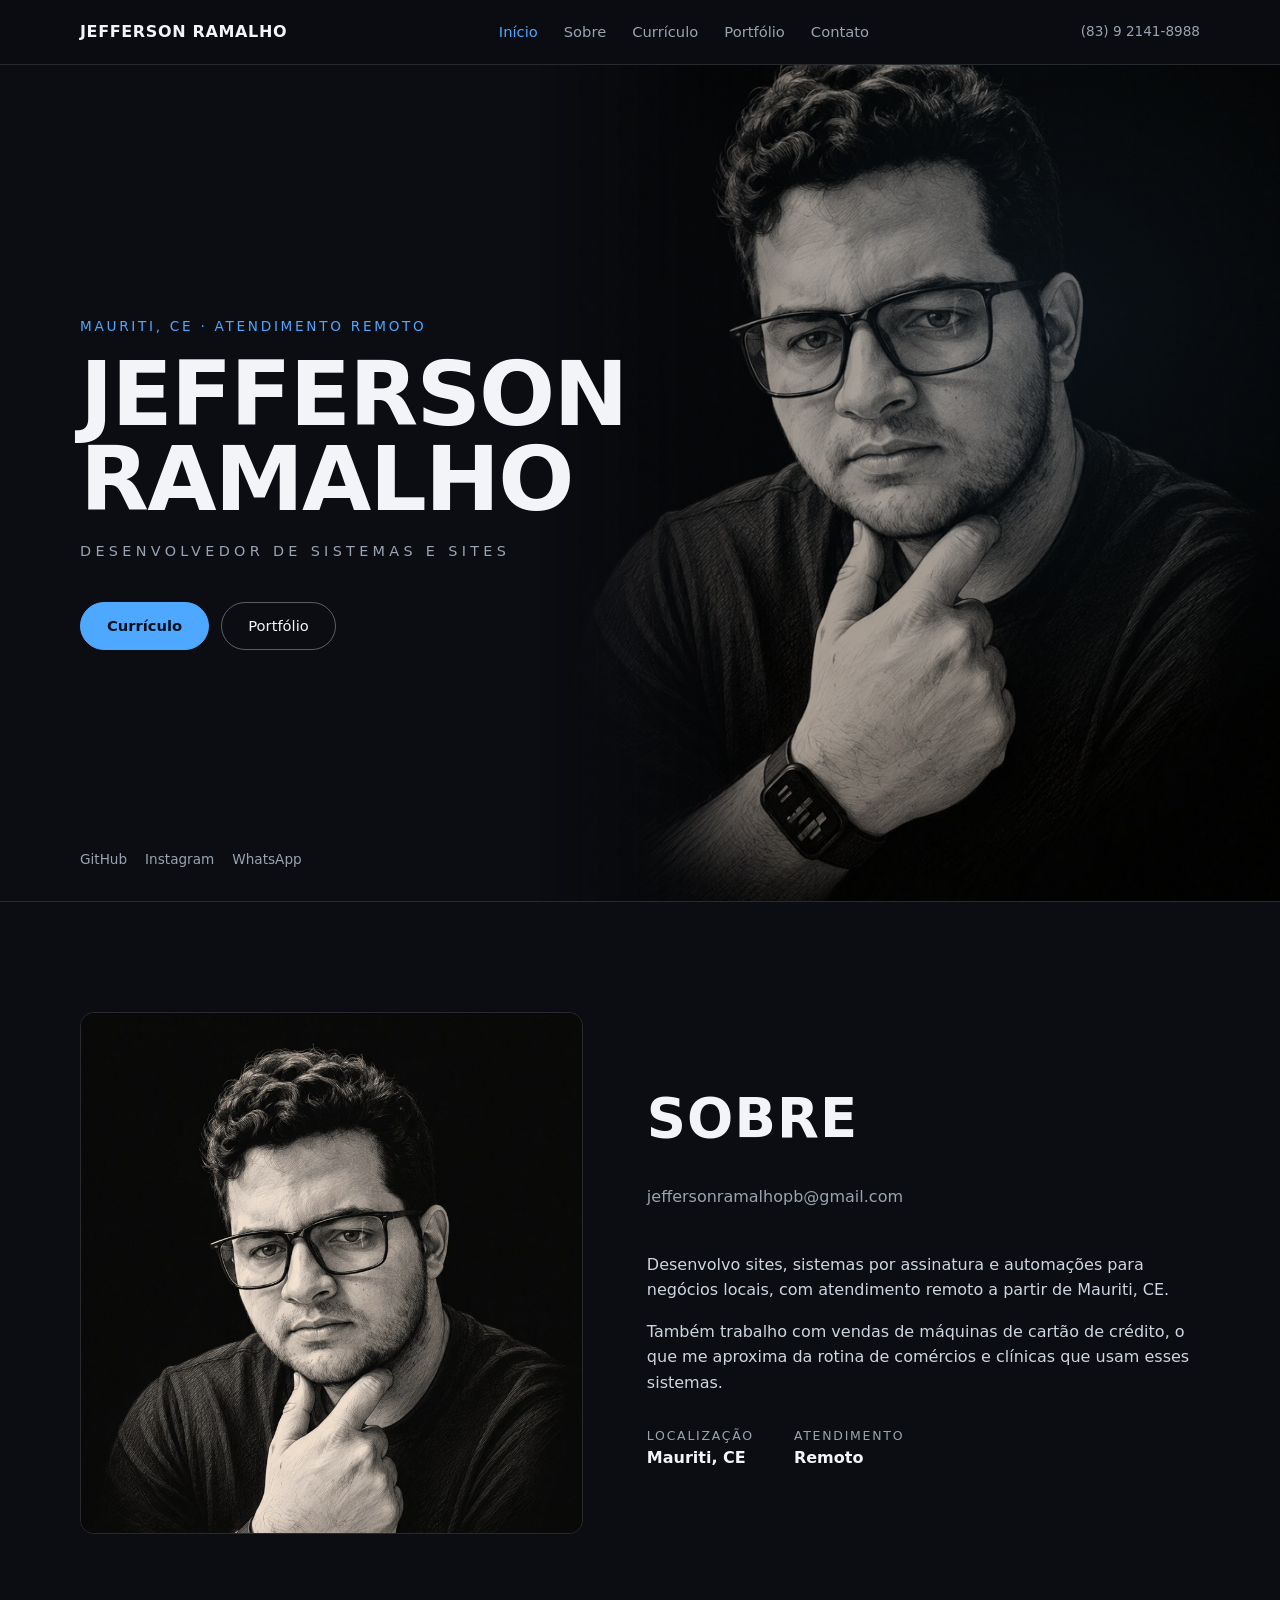
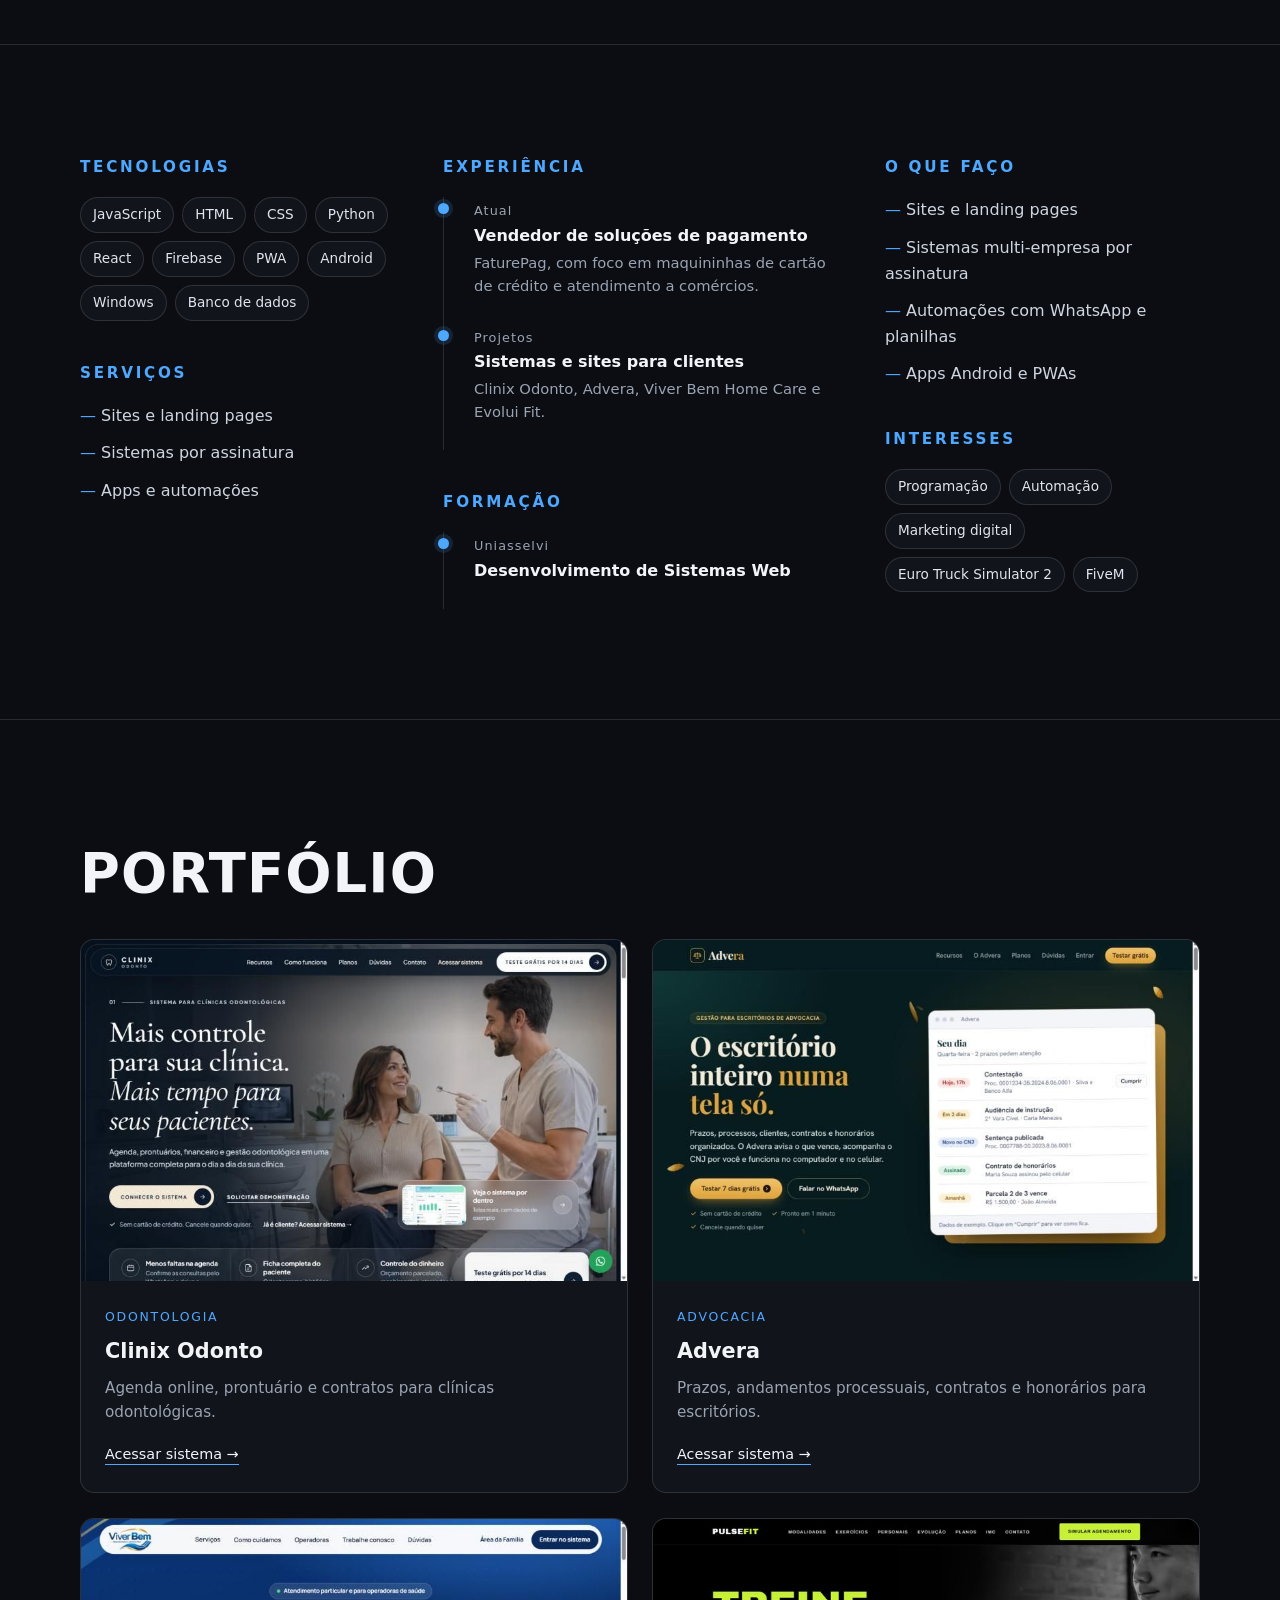
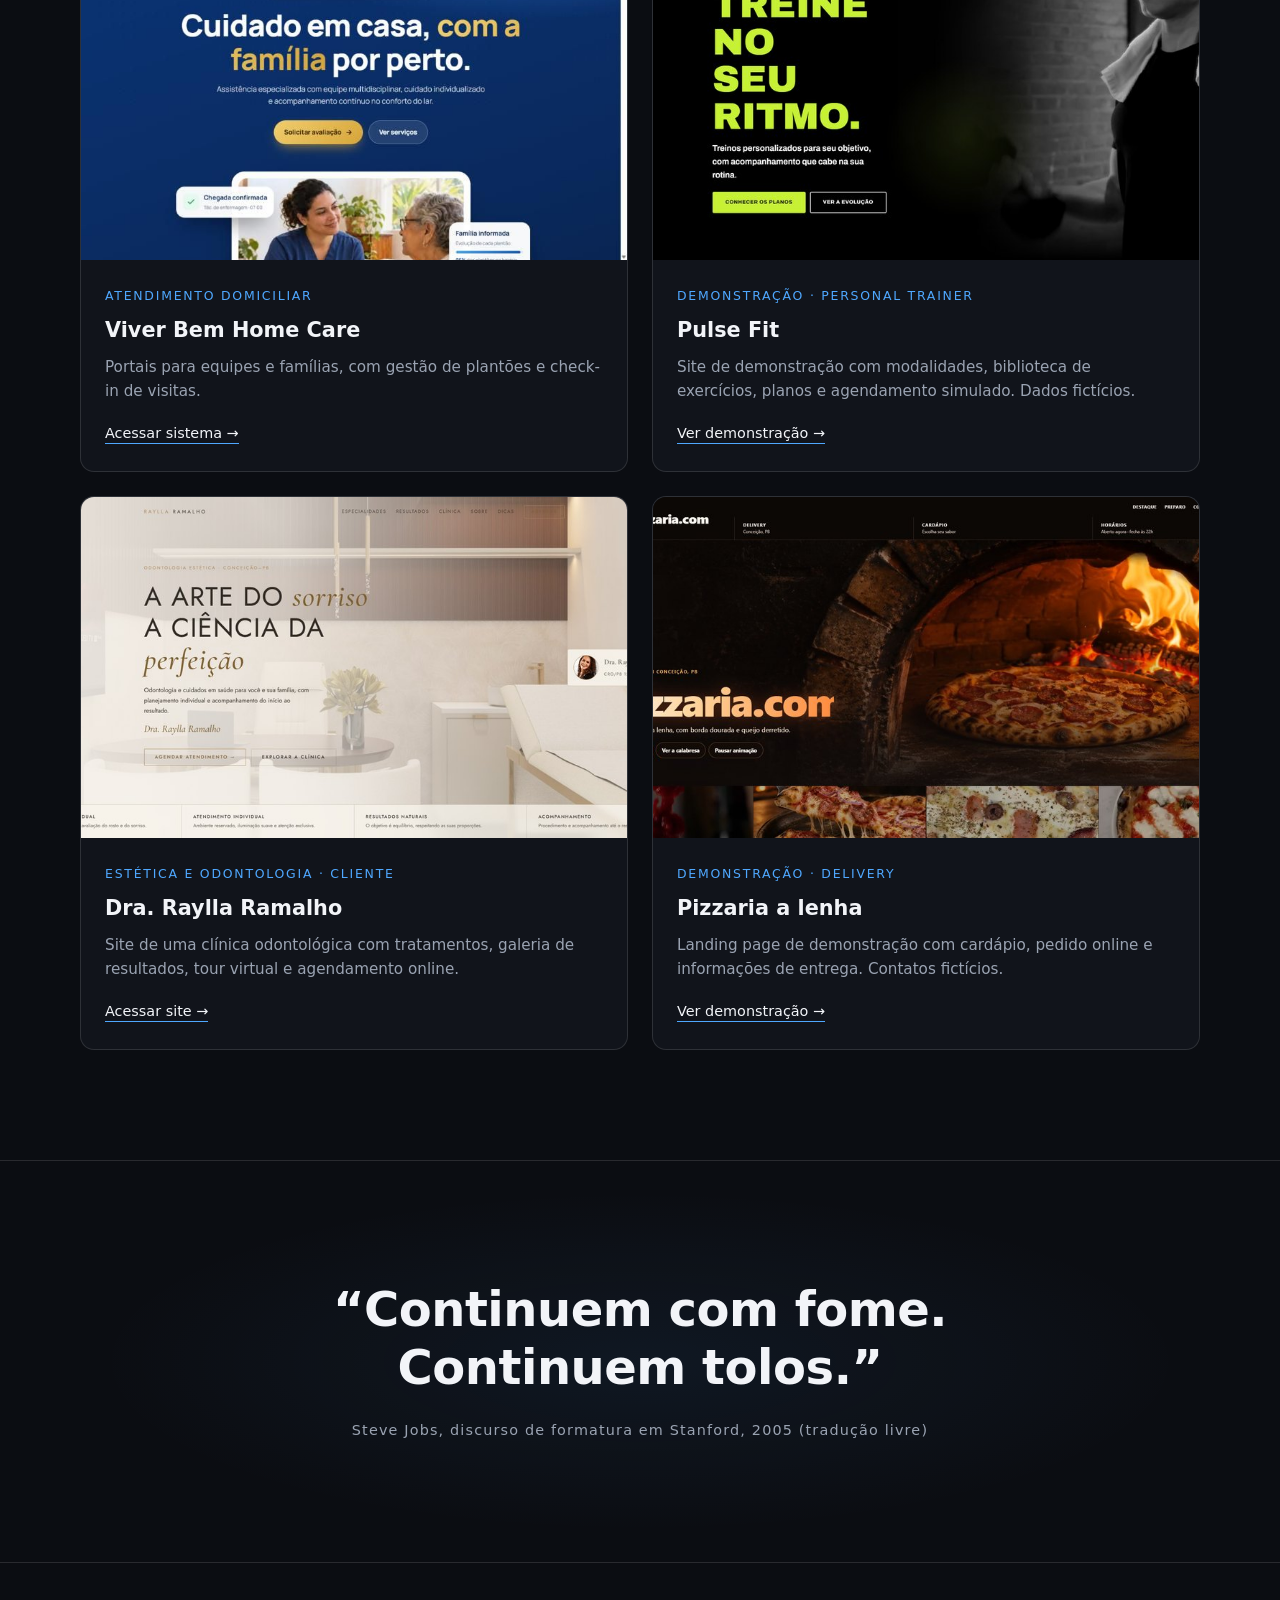
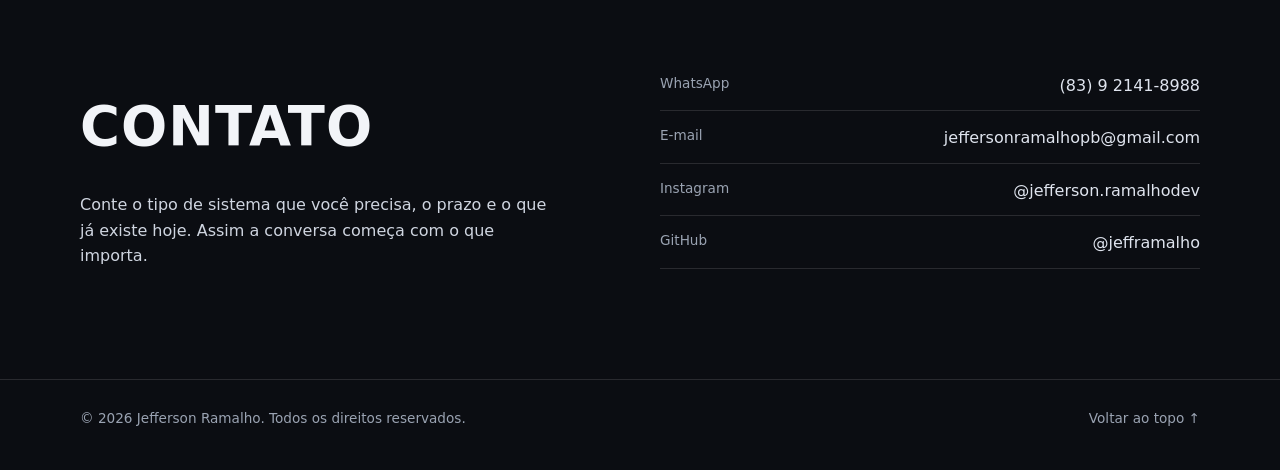
==== commit 1981007e: "Usa captura real da pizzaria no card - Captura sem abas nem barra de endereço do navegador. - Substi" ====
--- a/index.html
+++ b/index.html
@@ -381,7 +381,7 @@
           </div>
         </article>
         <article class="project tilt">
-          <div class="thumb" style="display:grid; place-items:center; background:linear-gradient(135deg,#2e1a12,#140c09);"><span style="color:#ffb27a; font-size:1.05rem; letter-spacing:.1em;">PIZZARIA A LENHA</span></div>
+          <div class="thumb"><img src="assets/portfolio/pizzaria-desk.jpg" alt="Tela inicial da demonstração da pizzaria"></div>
           <div class="body">
             <span class="cat">Demonstração · Delivery</span>
             <h3>Pizzaria a lenha</h3>
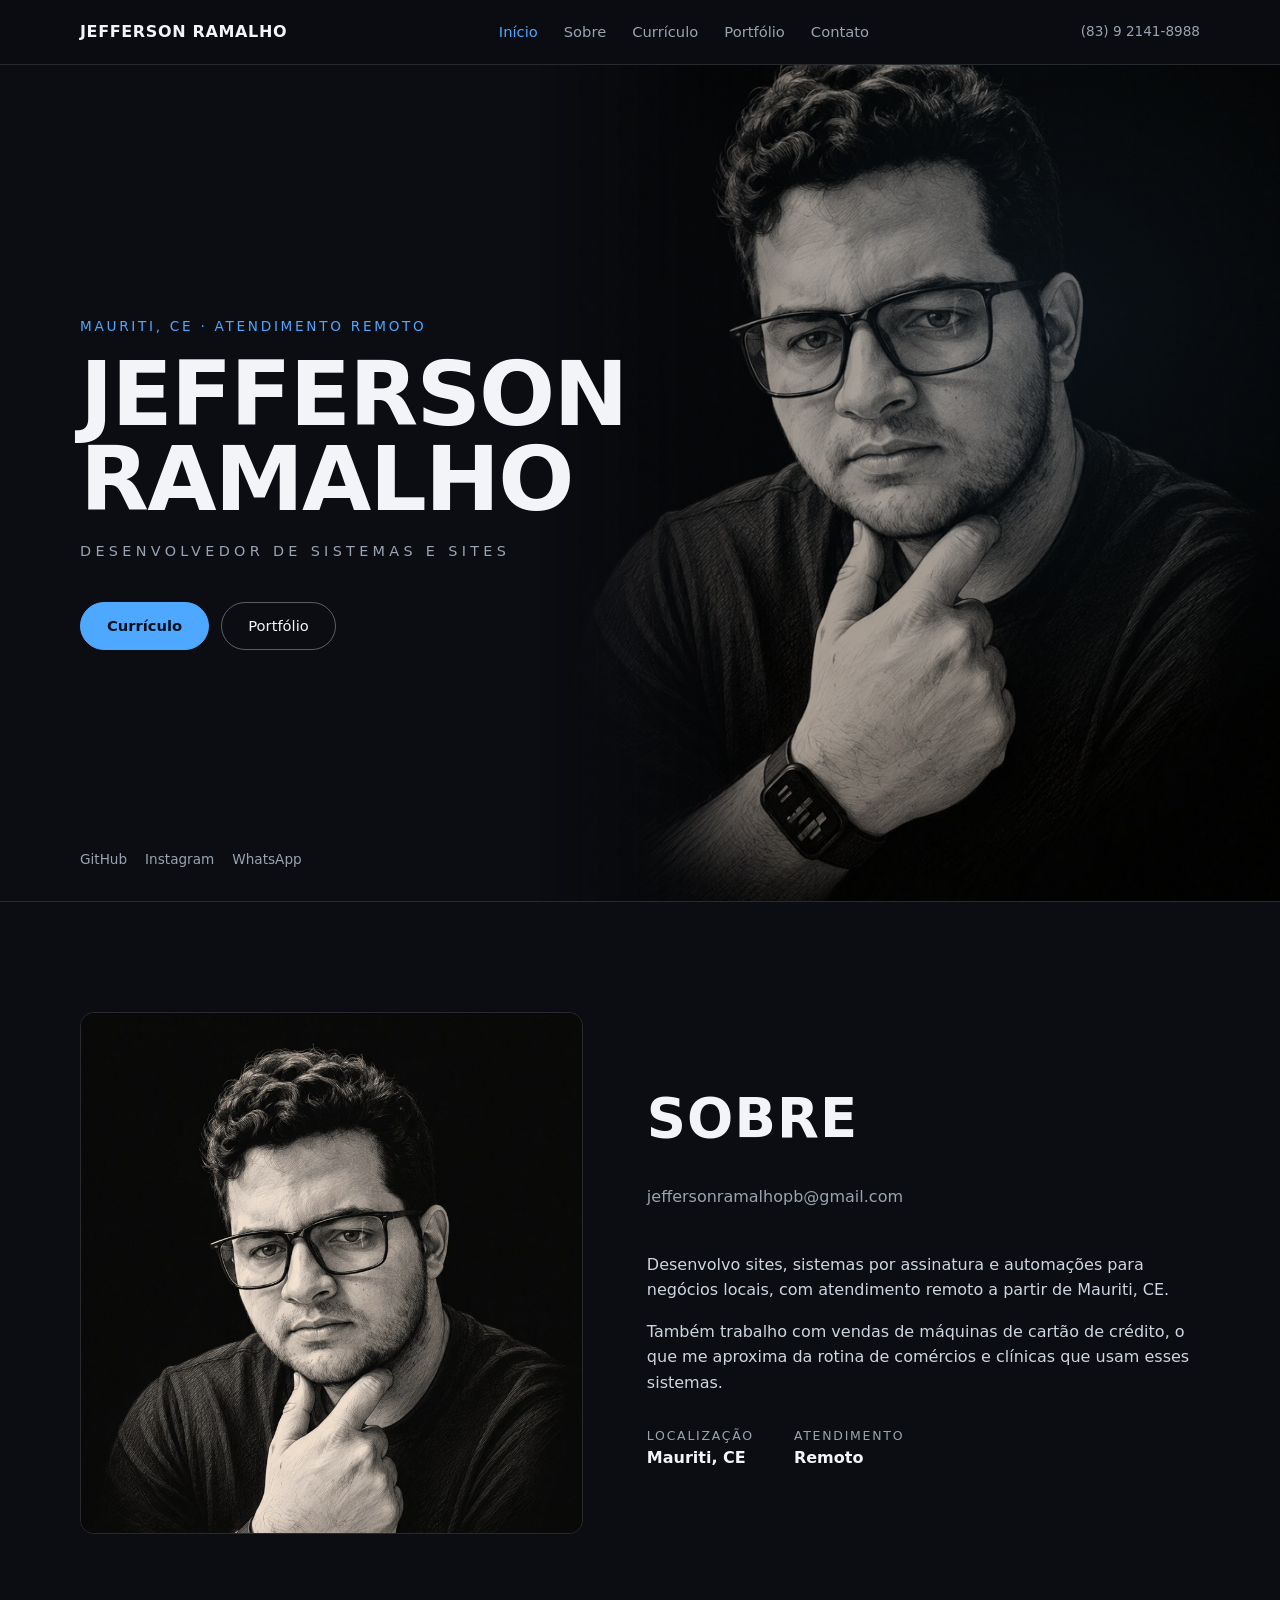
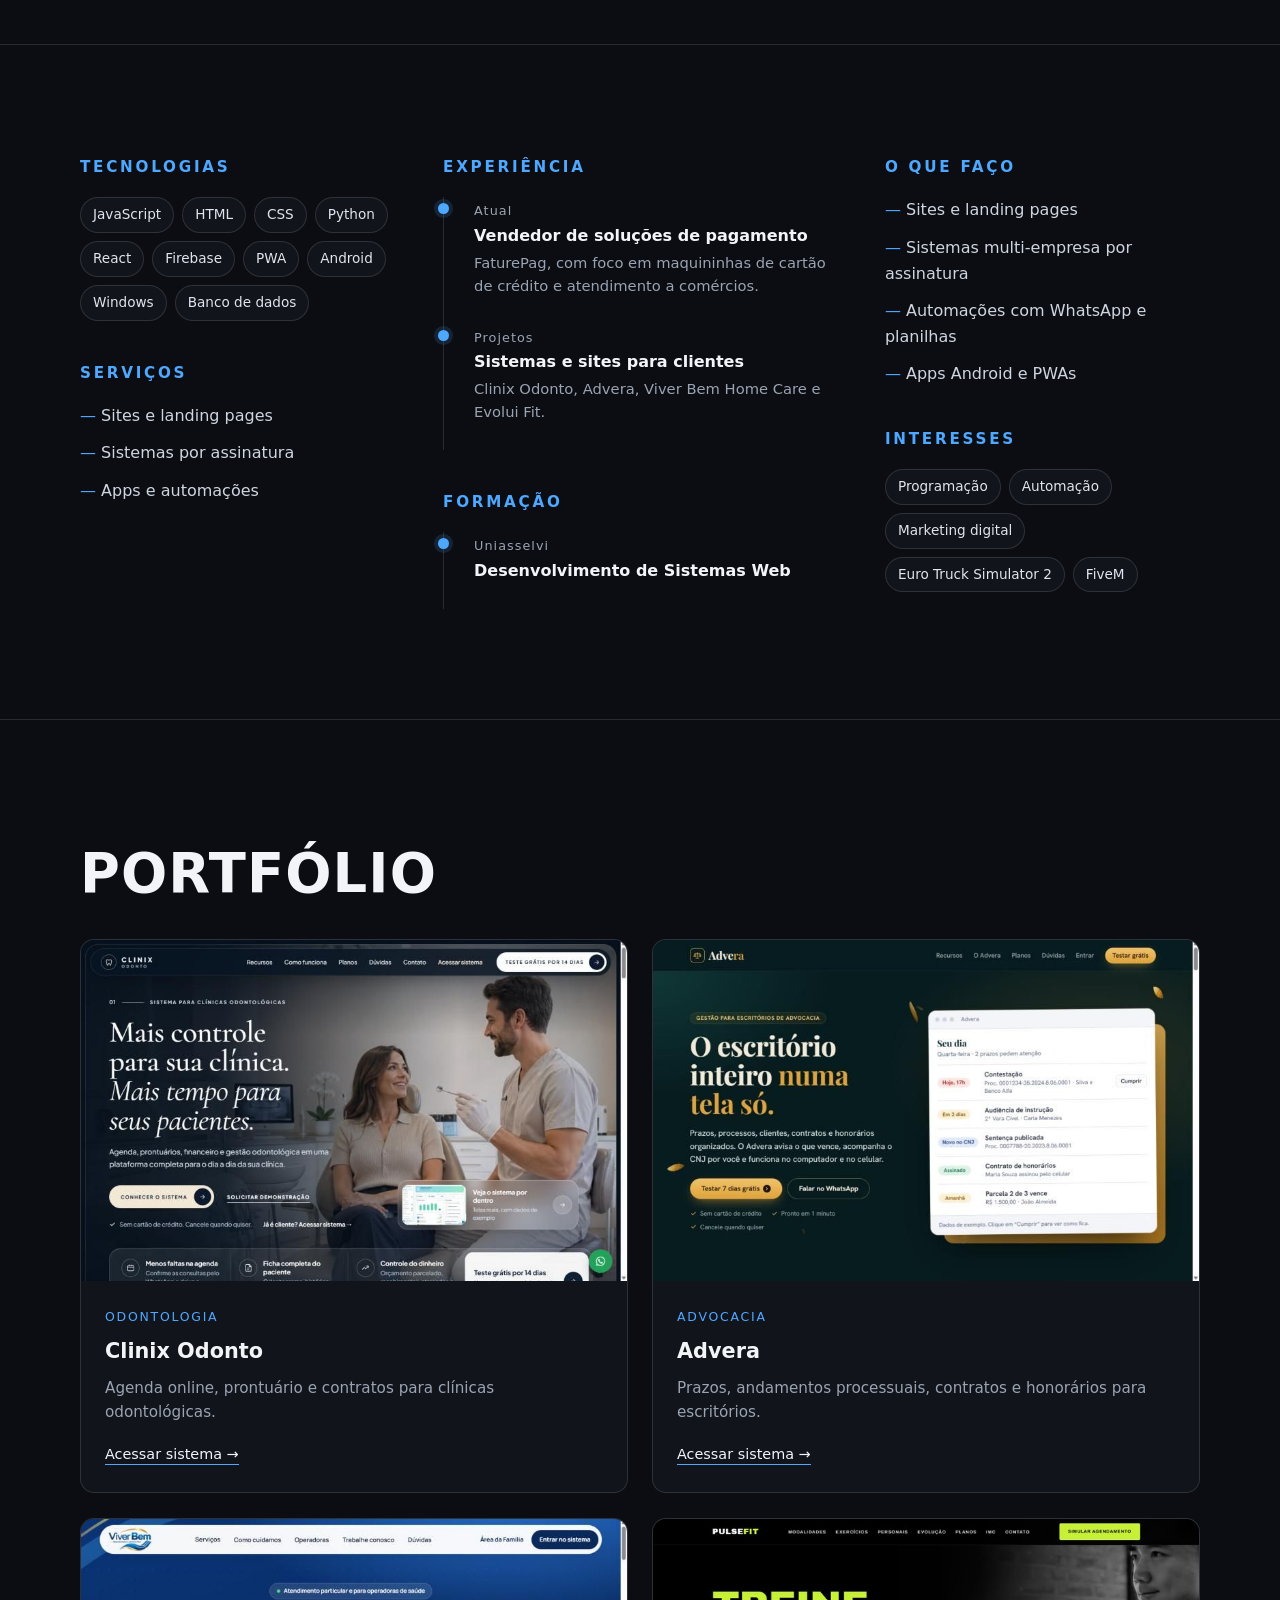
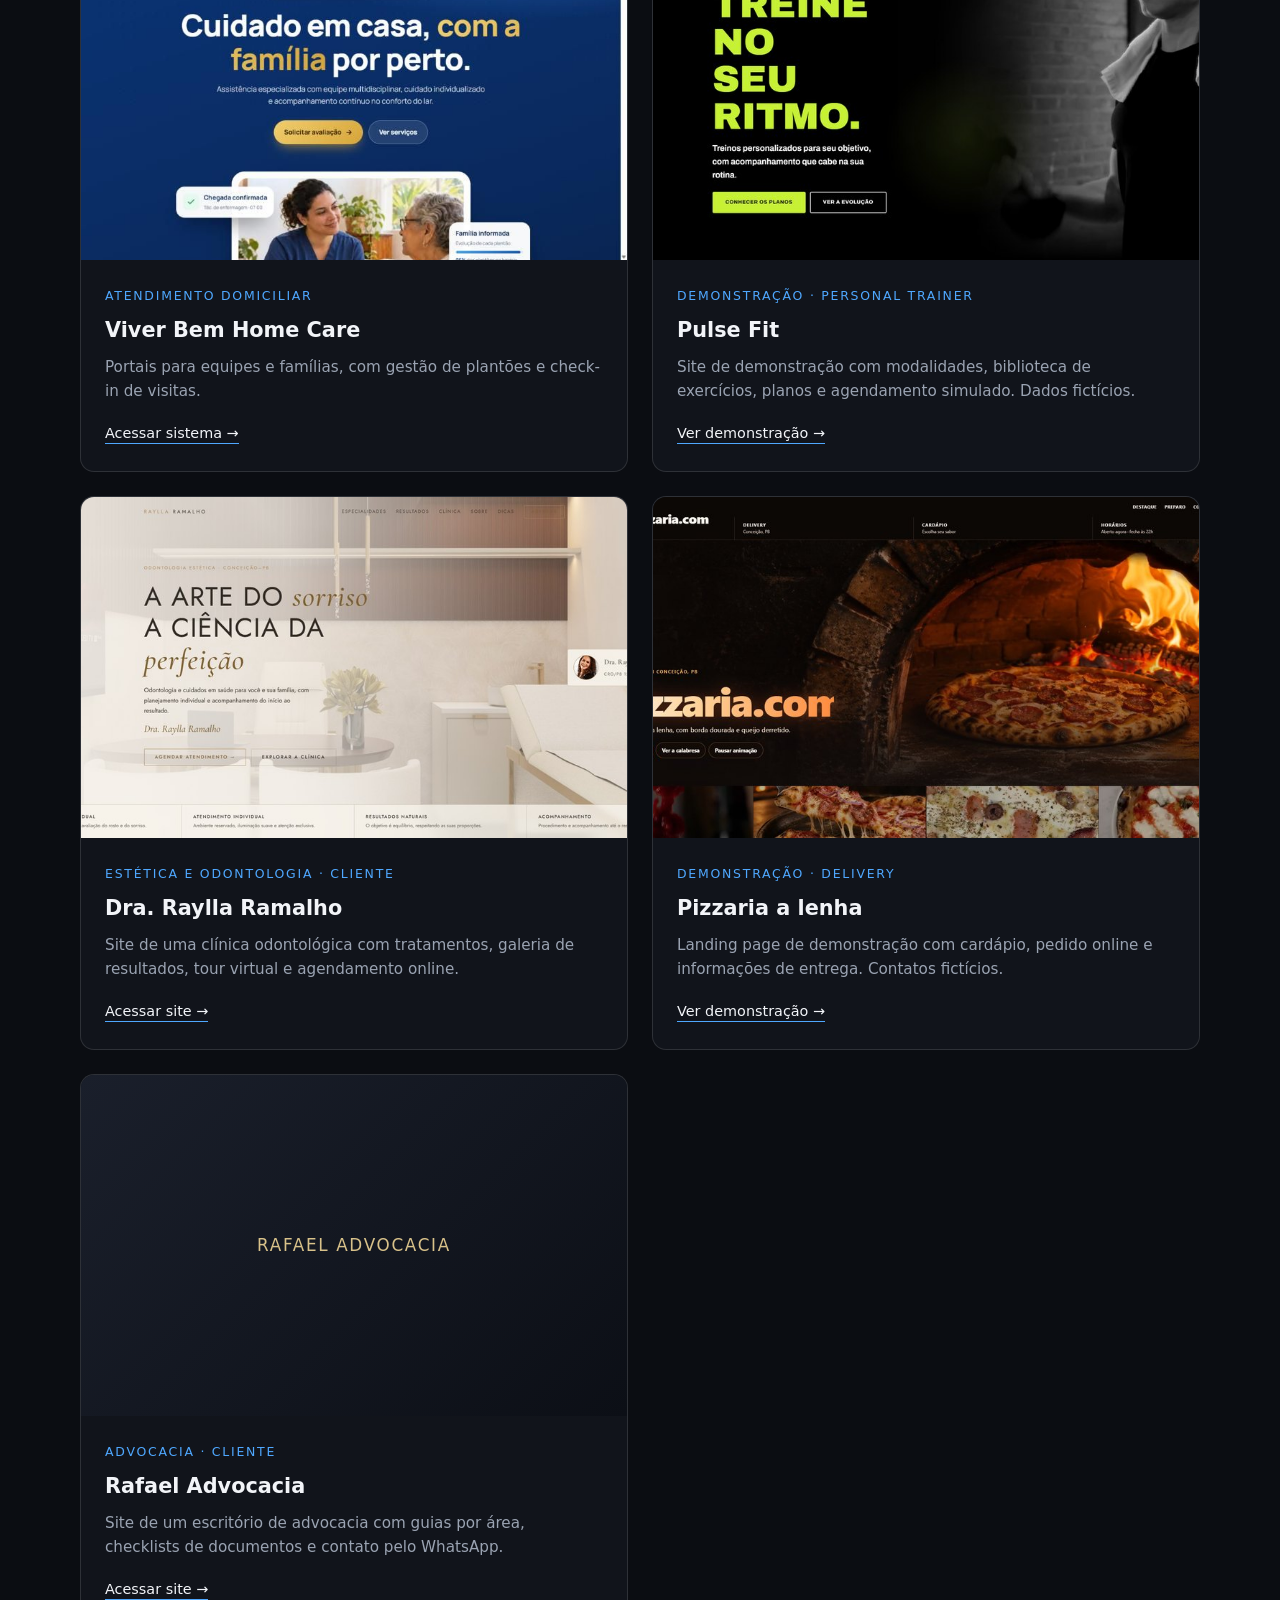
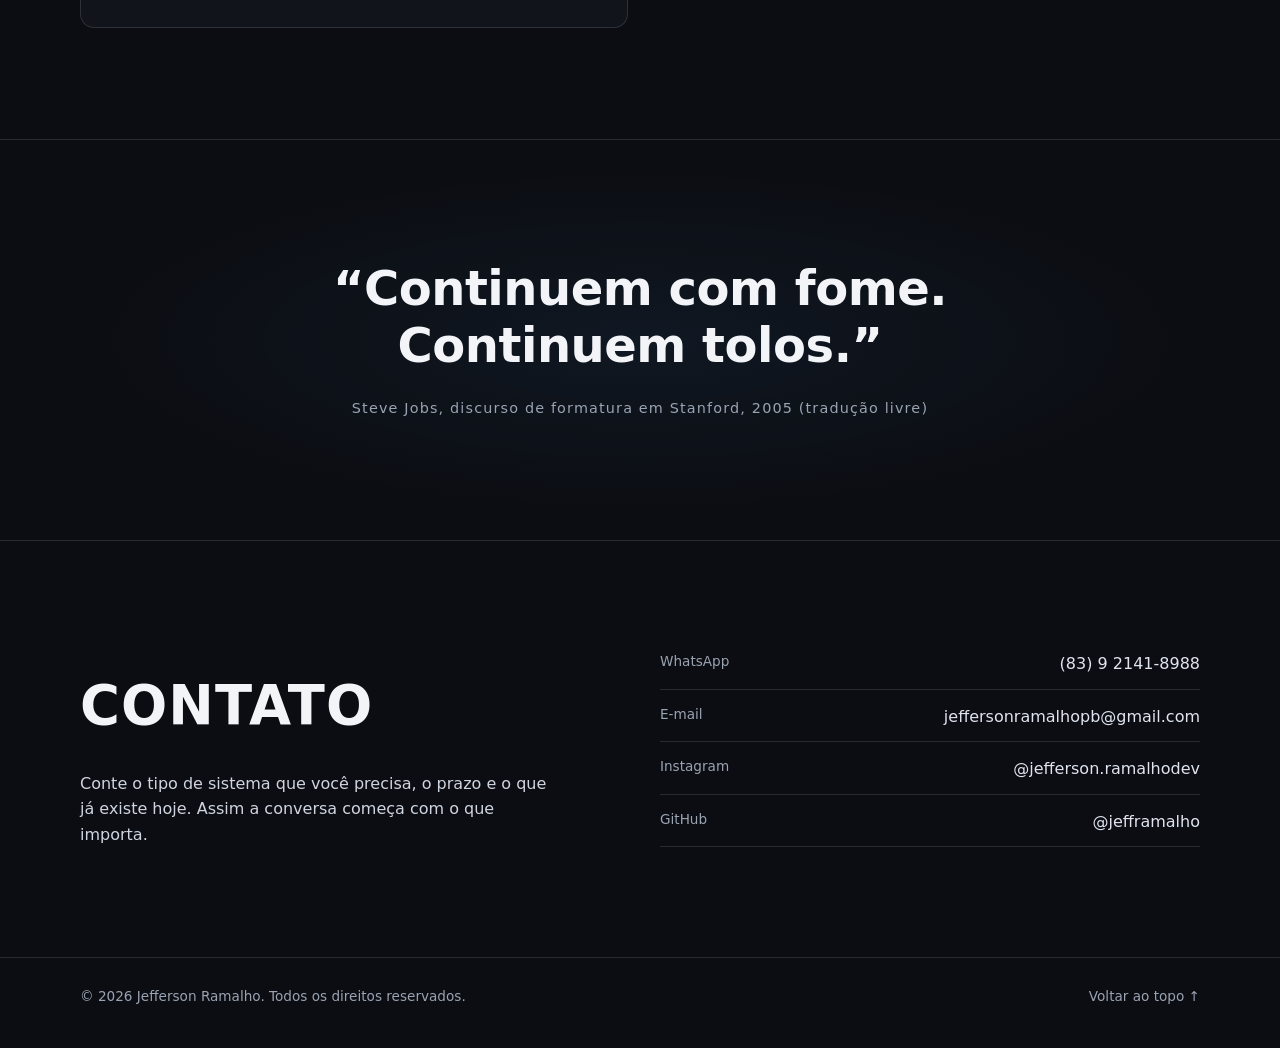
==== commit b818cae7: "Adiciona o site da Rafael Advocacia ao portfólio como cliente - Novo card com link para jefframalho." ====
--- a/index.html
+++ b/index.html
@@ -389,6 +389,15 @@
             <a href="https://ornate-cocada-413b1e.netlify.app/" target="_blank" rel="noopener">Ver demonstração →</a>
           </div>
         </article>
+        <article class="project tilt">
+          <div class="thumb" style="display:grid; place-items:center; background:linear-gradient(135deg,#1a1f2b,#0c0f16);"><span style="color:#d9c28a; font-size:1.05rem; letter-spacing:.1em;">RAFAEL ADVOCACIA</span></div>
+          <div class="body">
+            <span class="cat">Advocacia · Cliente</span>
+            <h3>Rafael Advocacia</h3>
+            <p>Site de um escritório de advocacia com guias por área, checklists de documentos e contato pelo WhatsApp.</p>
+            <a href="https://jefframalho.github.io/rafael-cabral-/" target="_blank" rel="noopener">Acessar site →</a>
+          </div>
+        </article>
       </div>
     </div>
   </section>
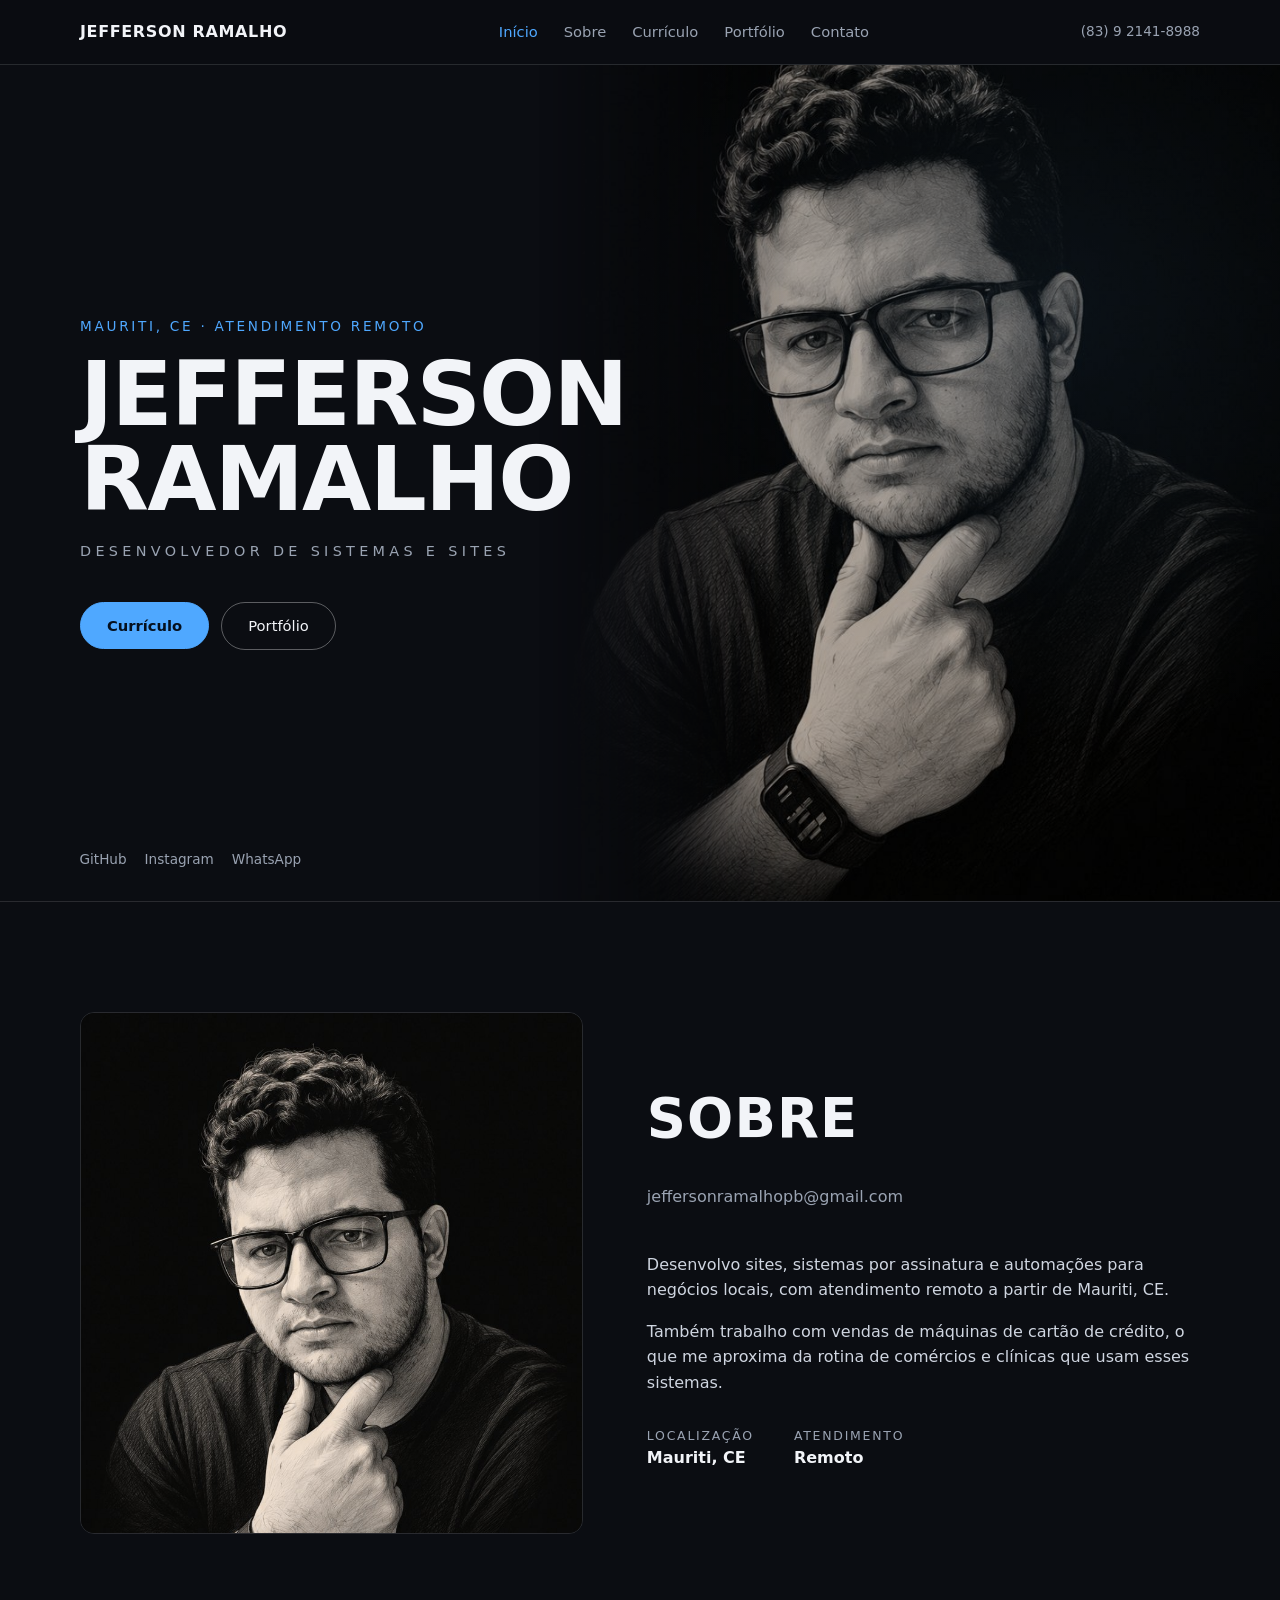
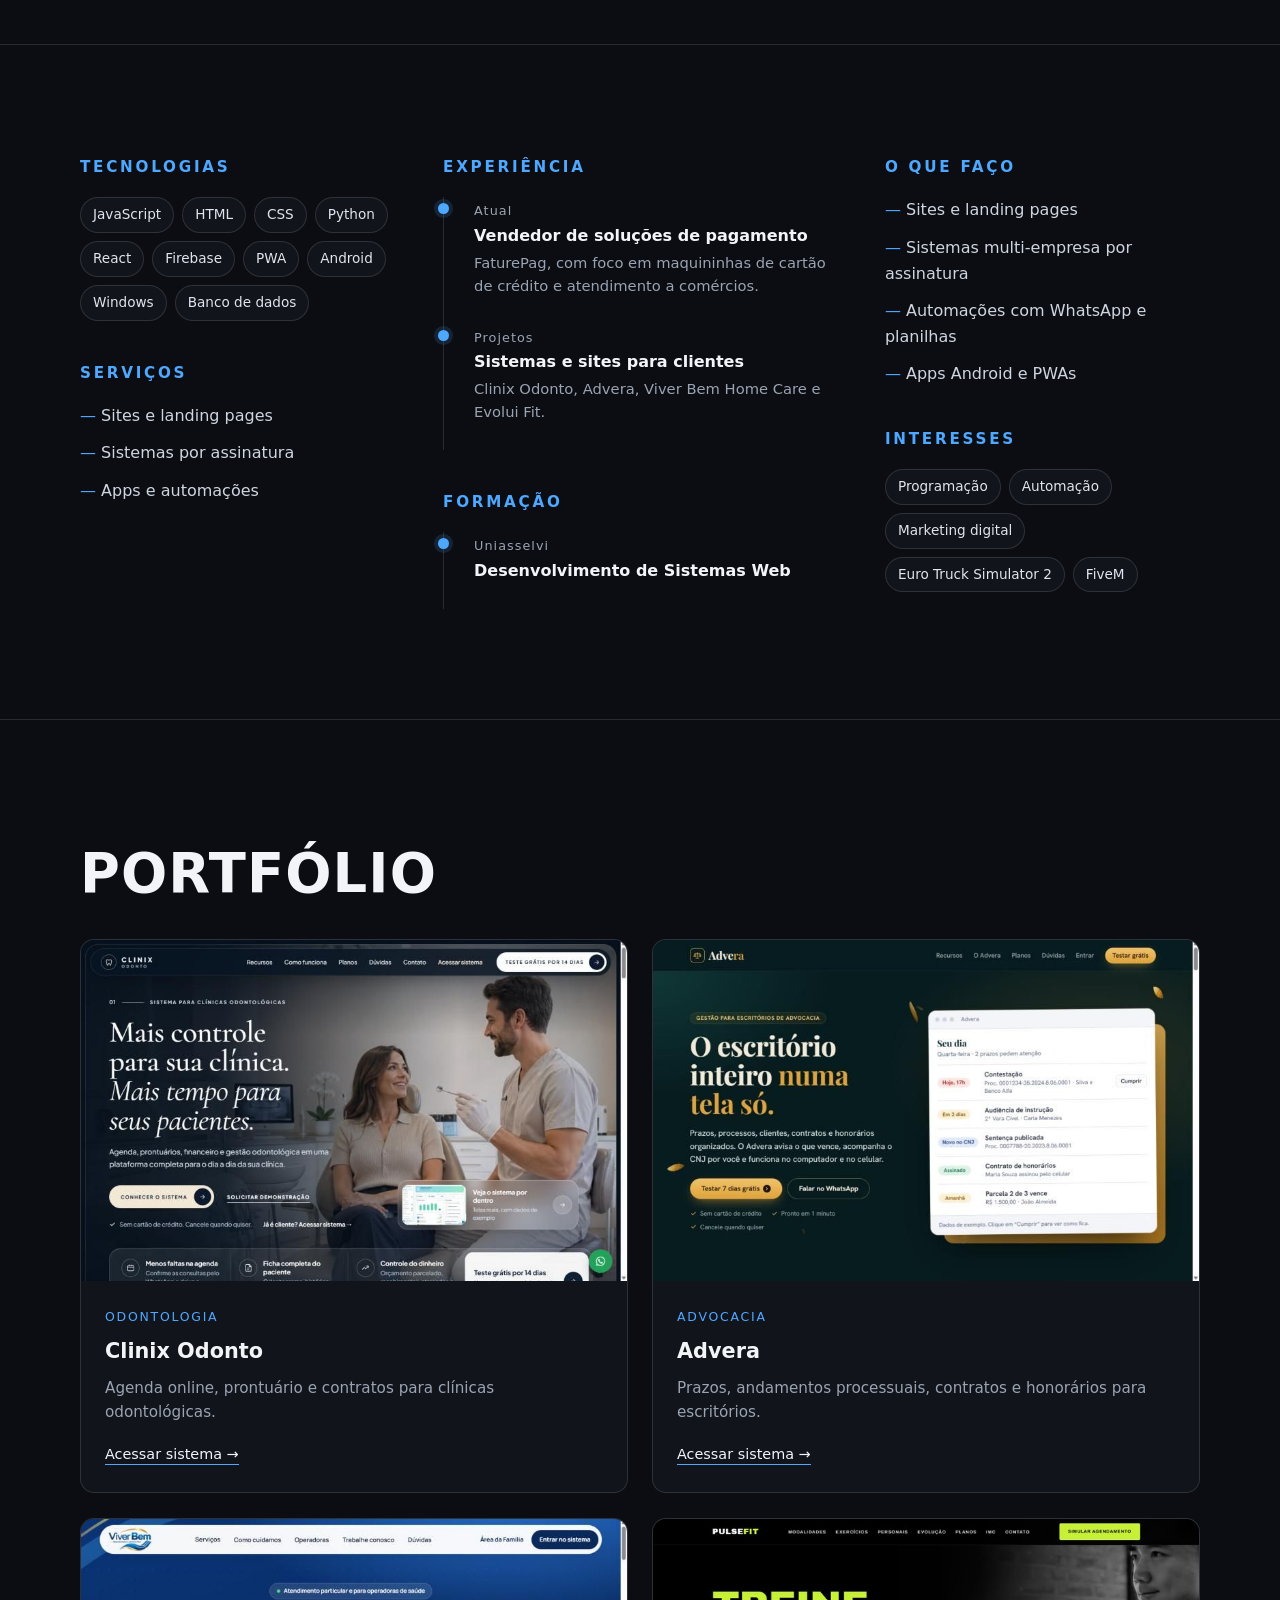
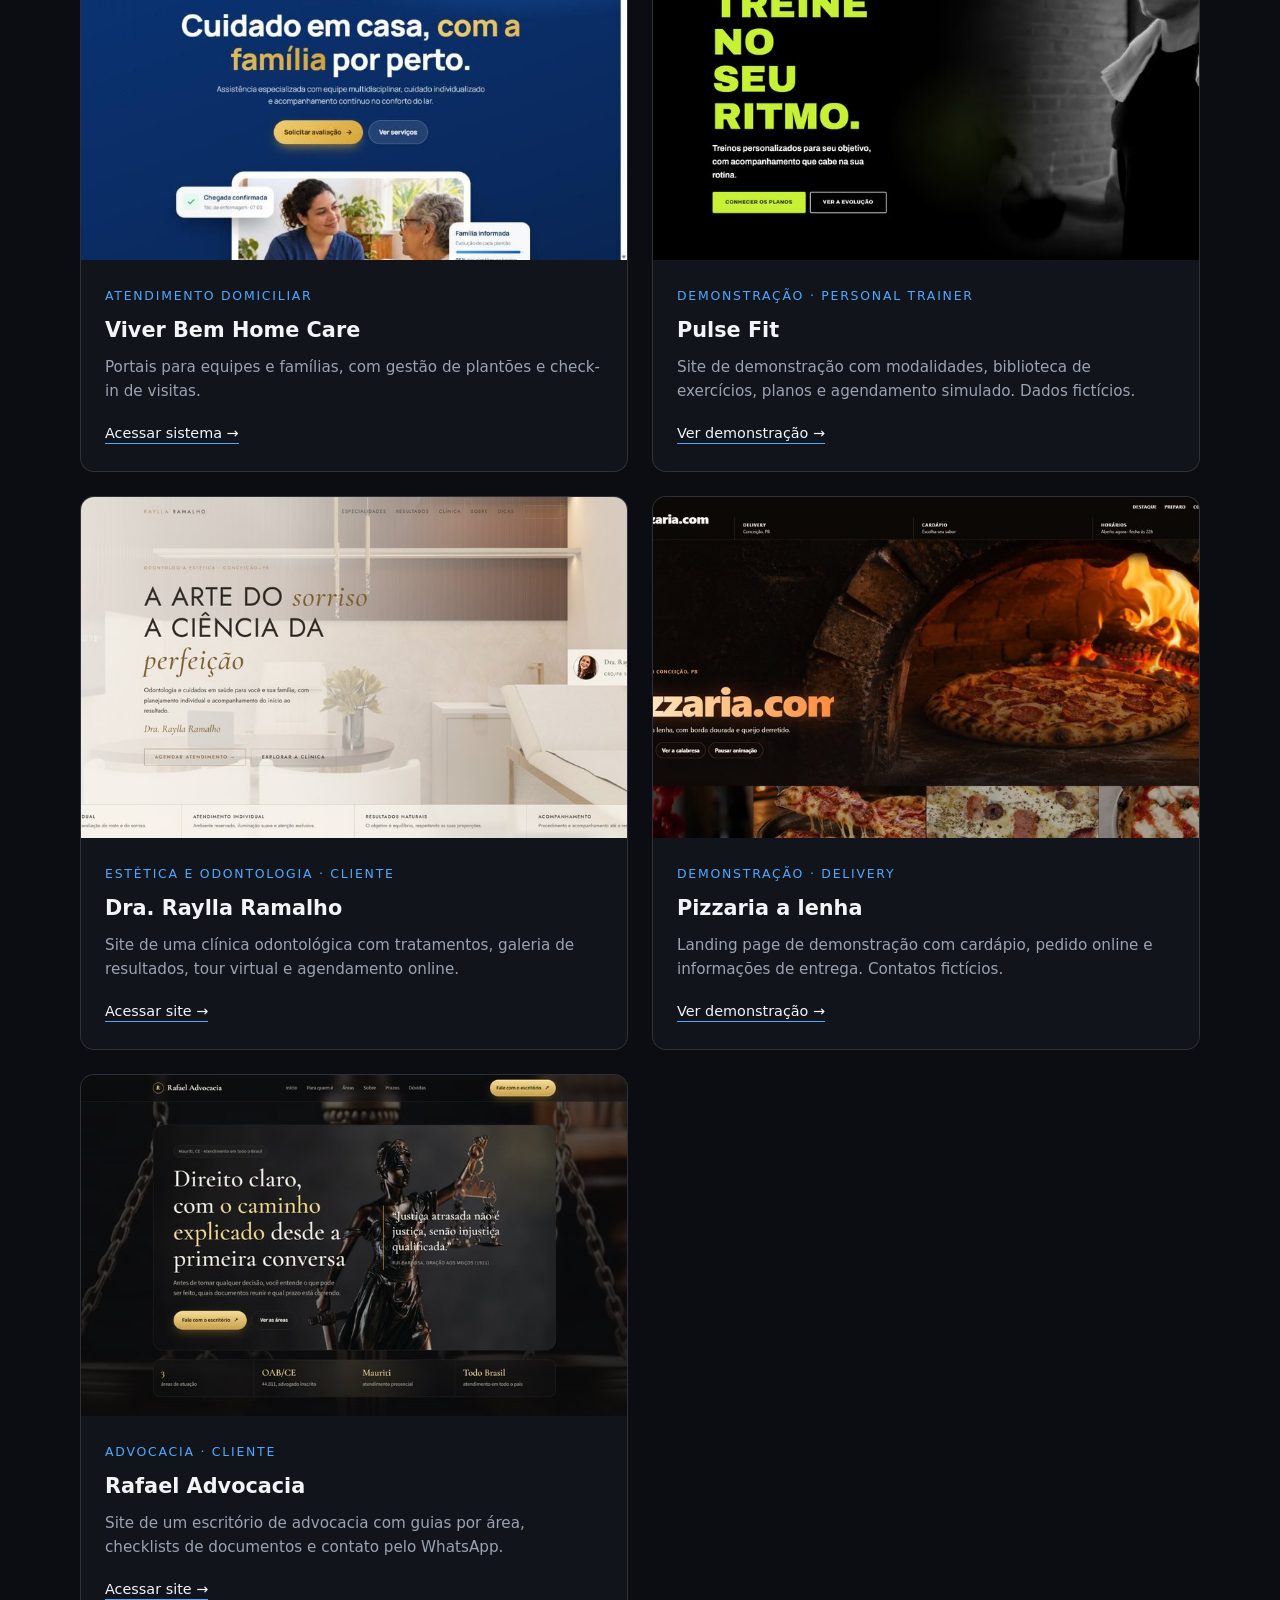
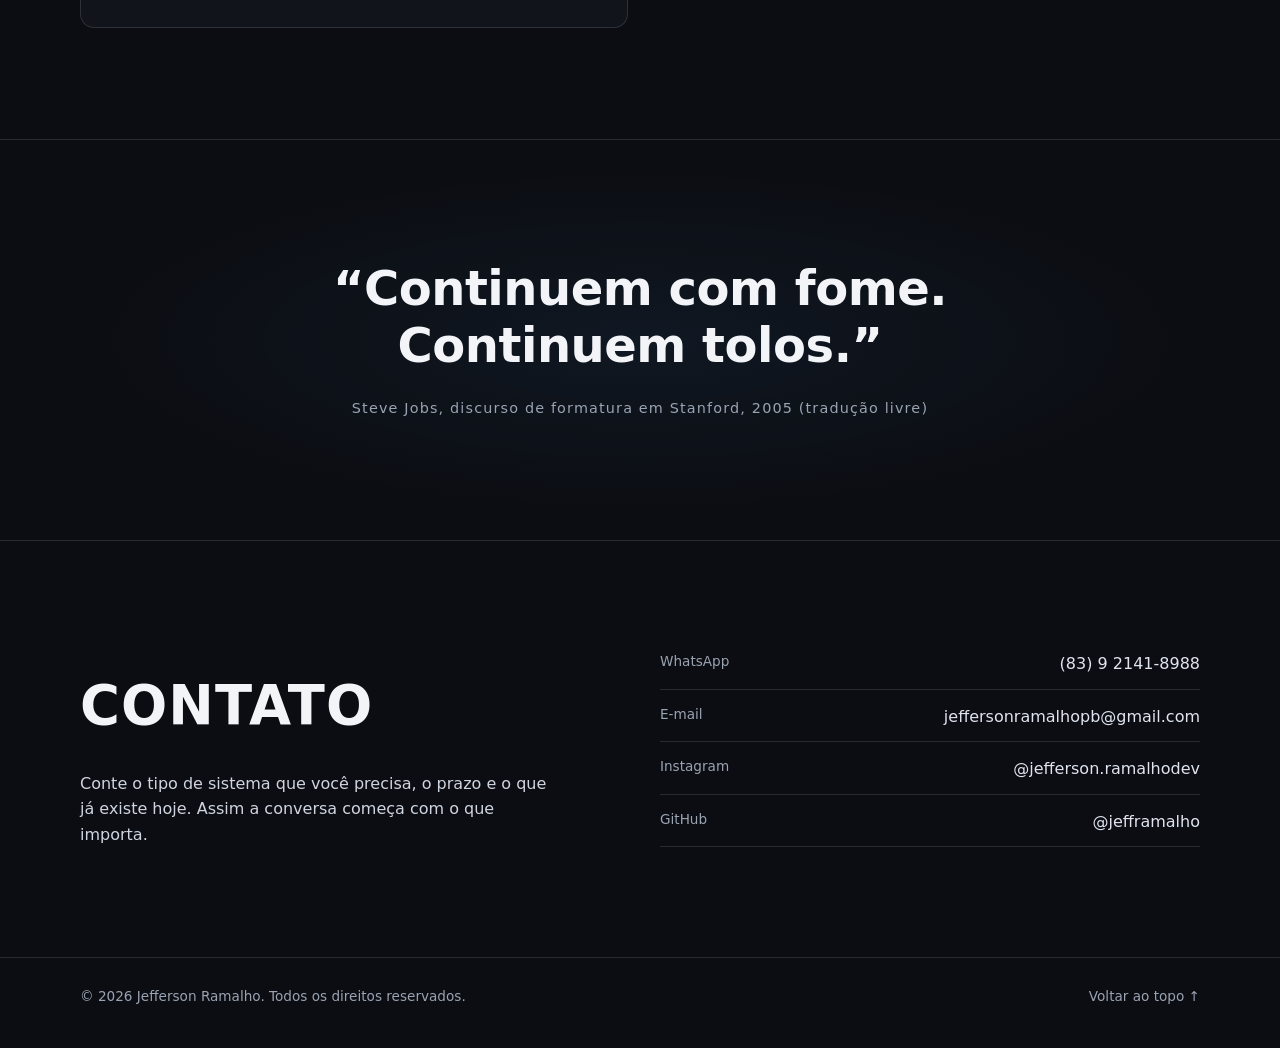
==== commit 51455542: "Usa captura real da Rafael Advocacia no card - Captura sem abas nem barra de endereço do navegador. " ====
--- a/index.html
+++ b/index.html
@@ -390,7 +390,7 @@
           </div>
         </article>
         <article class="project tilt">
-          <div class="thumb" style="display:grid; place-items:center; background:linear-gradient(135deg,#1a1f2b,#0c0f16);"><span style="color:#d9c28a; font-size:1.05rem; letter-spacing:.1em;">RAFAEL ADVOCACIA</span></div>
+          <div class="thumb"><img src="assets/portfolio/rafael-advocacia-desk.jpg" alt="Tela inicial do site da Rafael Advocacia"></div>
           <div class="body">
             <span class="cat">Advocacia · Cliente</span>
             <h3>Rafael Advocacia</h3>
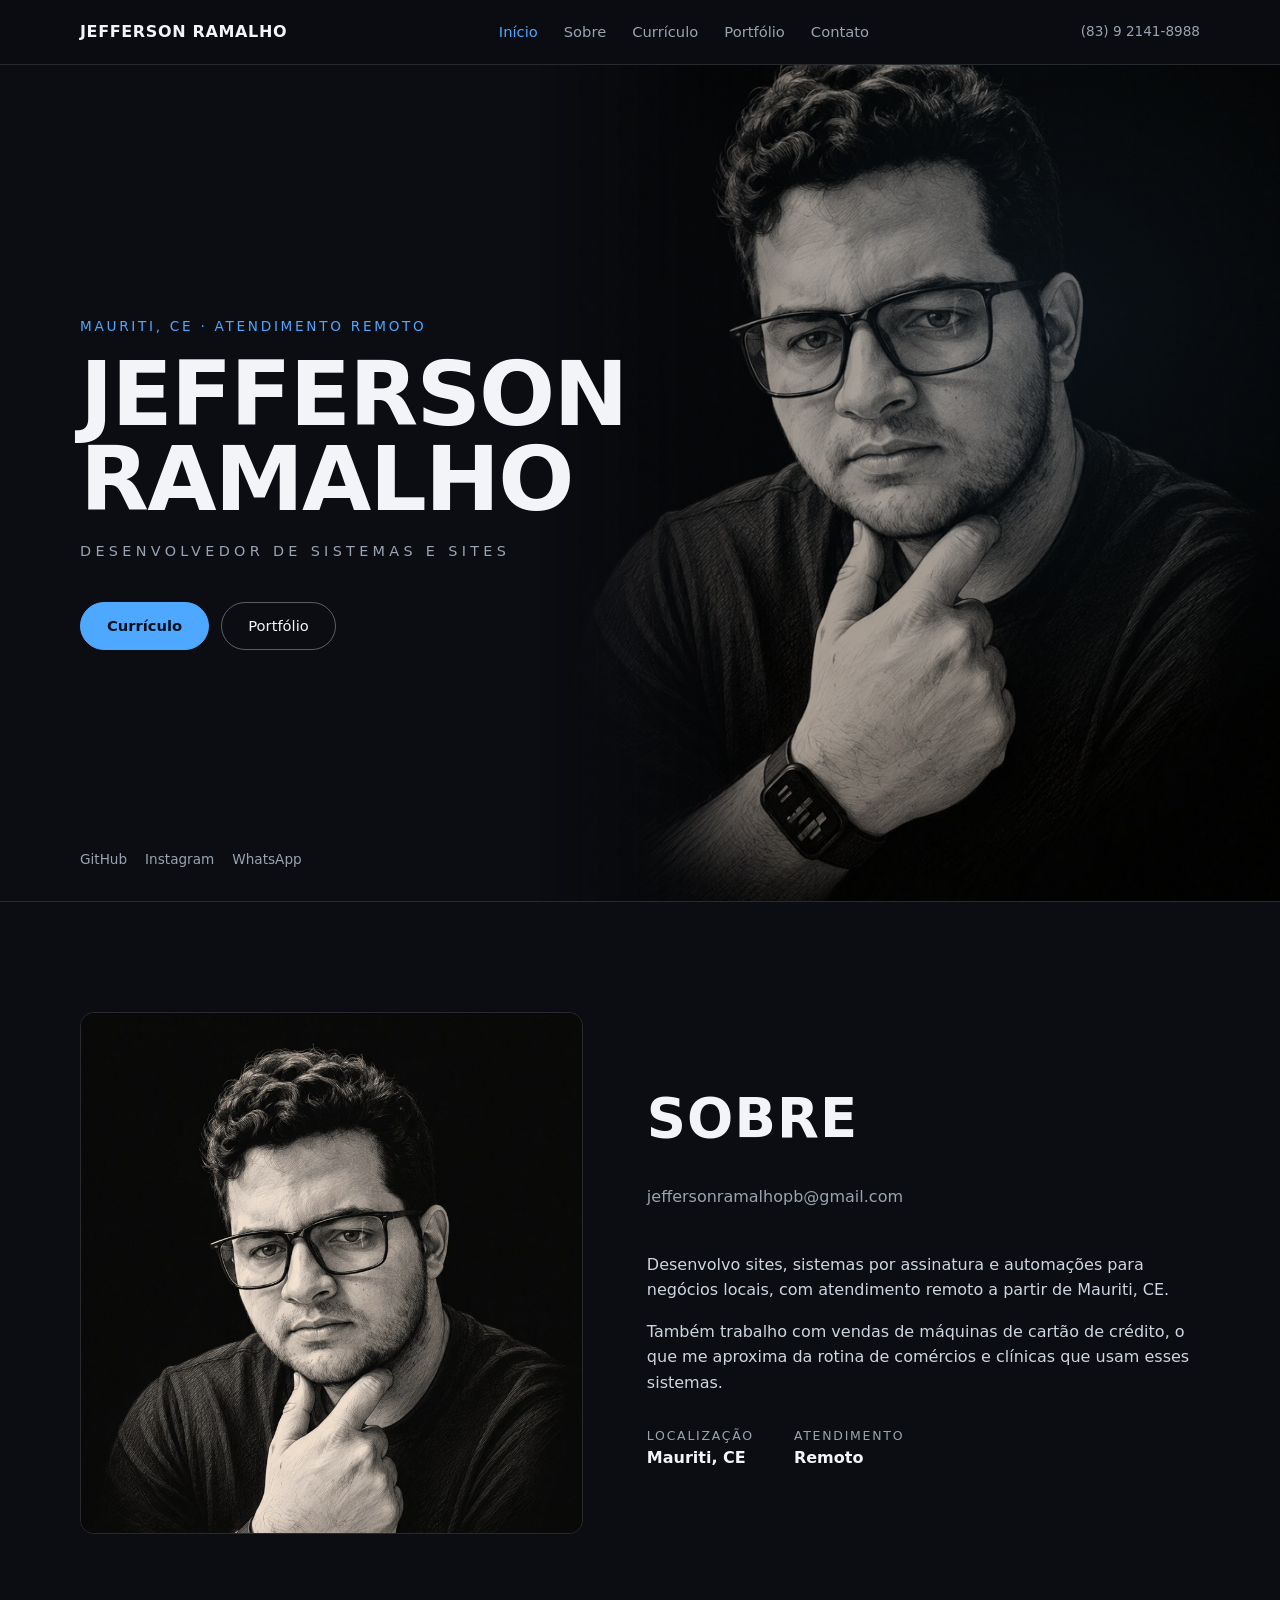
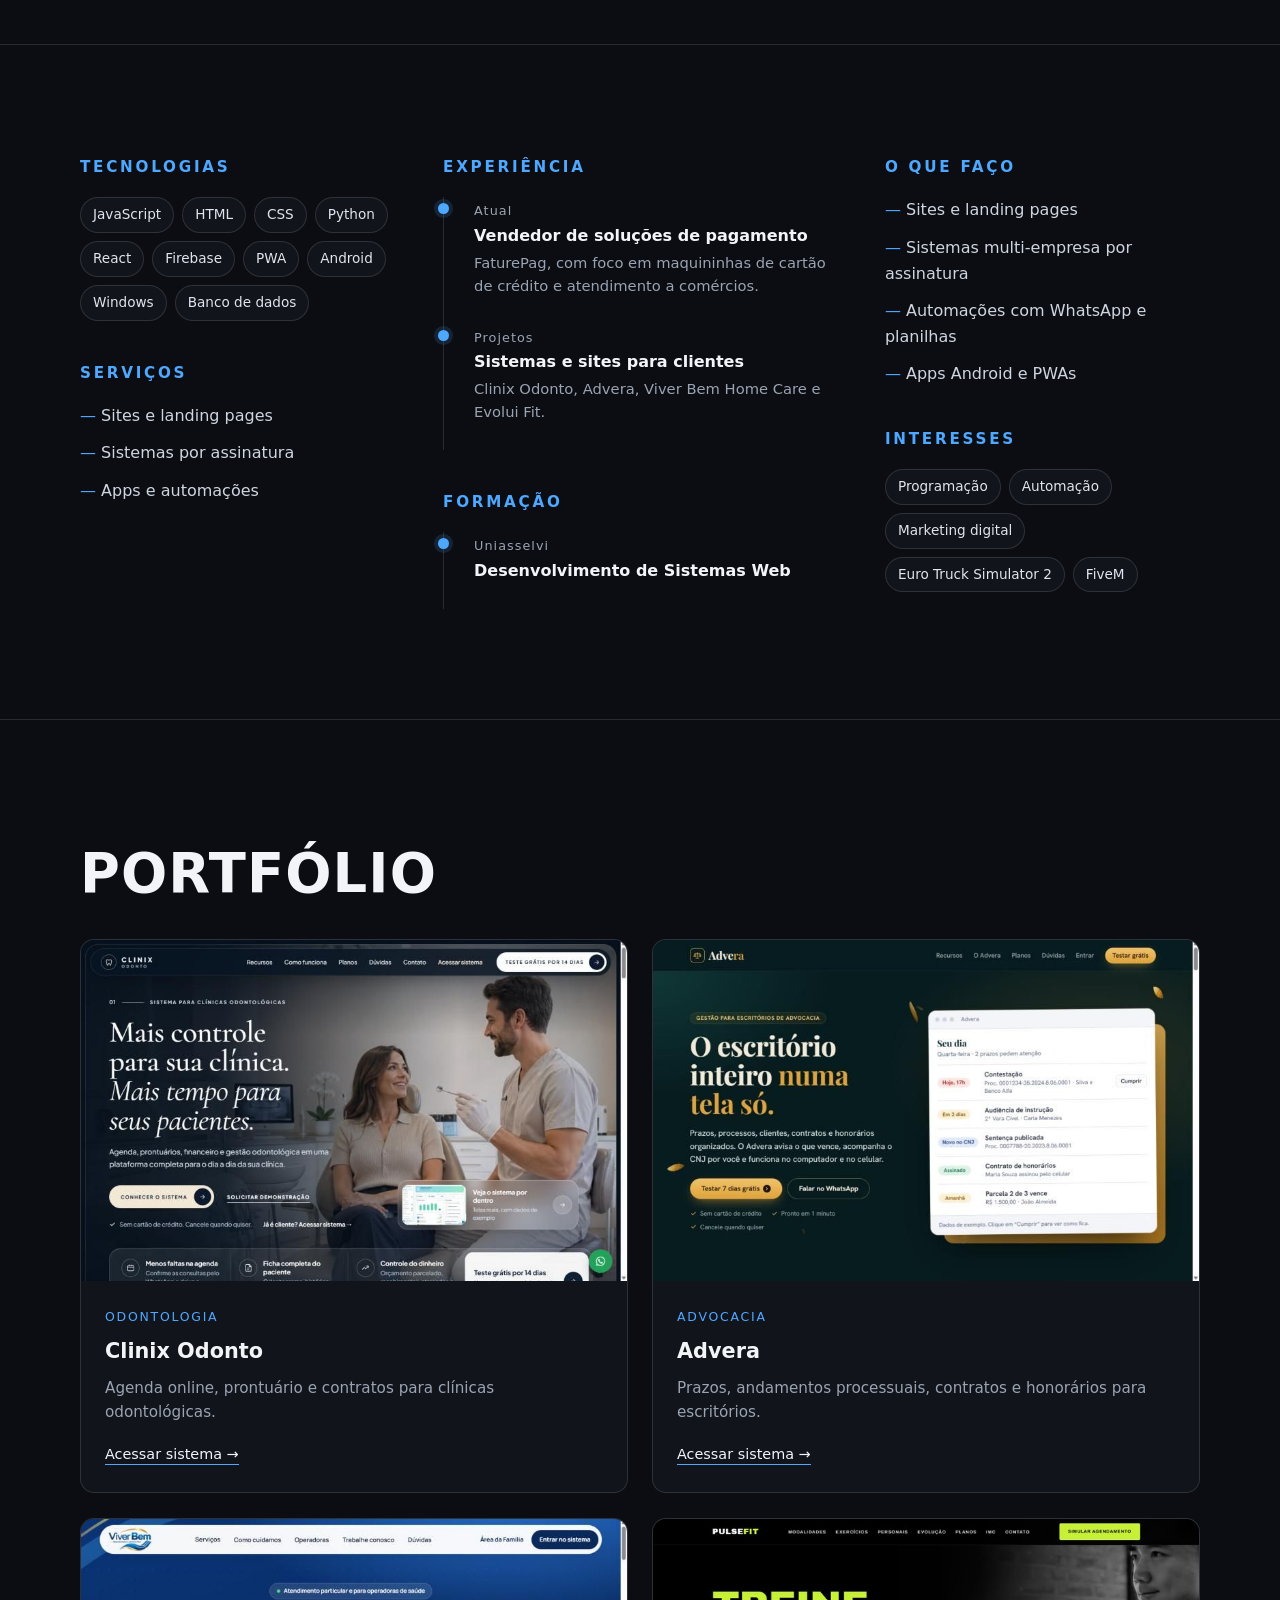
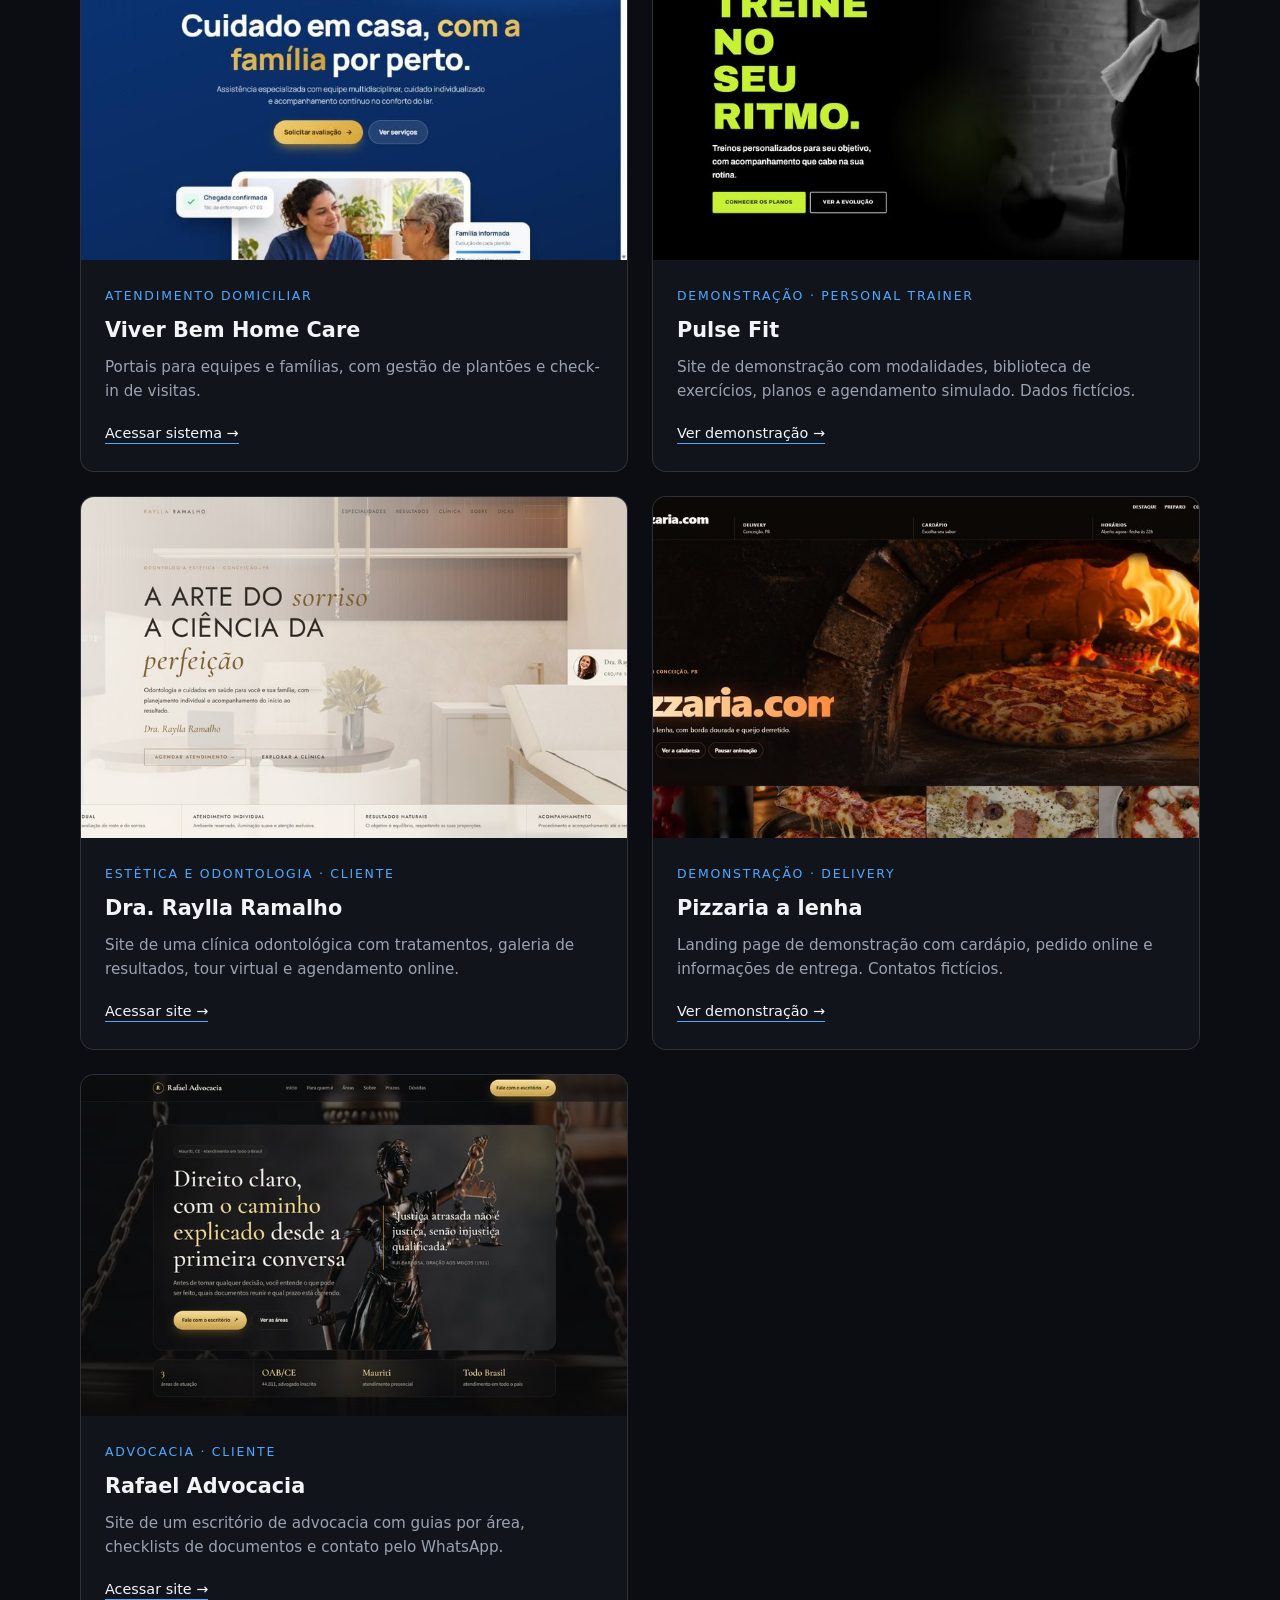
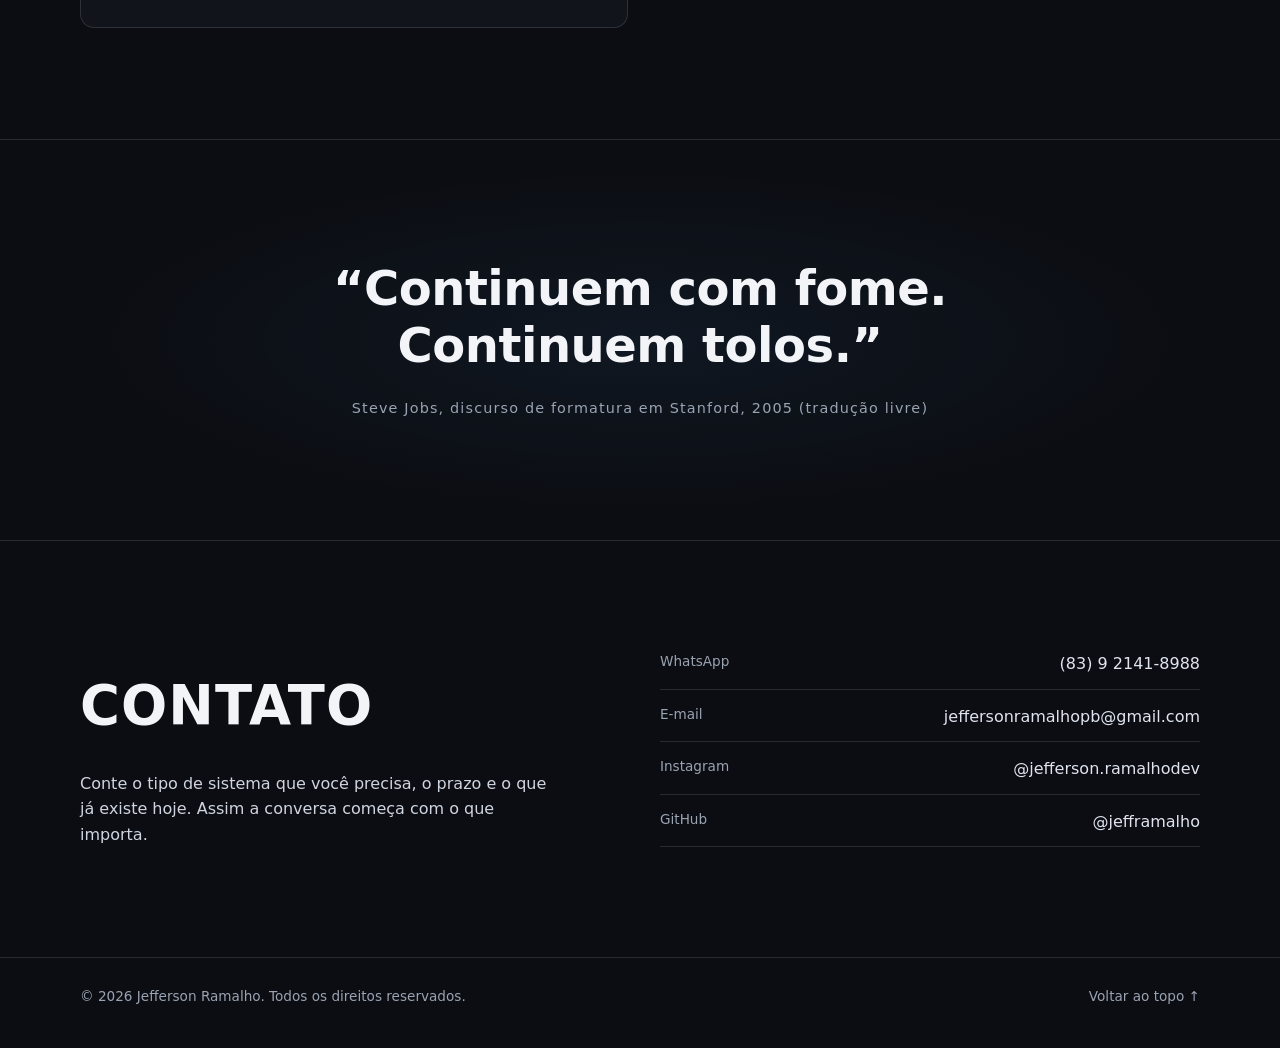
==== commit b3fb4181: "Adiciona animações ligadas à rolagem - Barra de progresso no topo acompanha a rolagem da página. - C" ====
--- a/index.html
+++ b/index.html
@@ -218,9 +218,27 @@
     #loader video:not([data-ok]) { display: none; }
 
 
+
+    /* Animações na rolagem */
+    .scroll-bar {
+      position: fixed; top: 0; left: 0; height: 3px; width: 100%; z-index: 20;
+      background: linear-gradient(90deg, var(--accent), #9fd0ff); transform-origin: 0 50%; transform: scaleX(0);
+    }
+    .project.reveal { transition: opacity .8s ease, transform .8s cubic-bezier(.2,.7,.2,1); }
+    .title.reveal { transition: opacity .8s ease, transform .8s cubic-bezier(.2,.7,.2,1), letter-spacing 1.2s ease; letter-spacing: .3em; }
+    .title.reveal.in { letter-spacing: .02em; }
+    .about .shot.reveal { transition: opacity 1s ease, transform 1.1s cubic-bezier(.2,.7,.2,1); transform: translateX(-30px); }
+    .about .shot.reveal.in { transform: none; }
+    .timeline li.reveal { transition: opacity .7s ease, transform .7s ease; transform: translateX(-16px); }
+    .timeline li.reveal.in { transform: none; }
+    @media (prefers-reduced-motion: reduce) {
+      .scroll-bar { display: none; }
+      .project.reveal, .title.reveal, .about .shot.reveal, .timeline li.reveal { transition: none; transform: none; letter-spacing: .02em; }
+    }
   </style>
 </head>
 <body>
+<div class="scroll-bar" id="scrollBar" aria-hidden="true"></div>
 <div id="loader" aria-hidden="true">
   <video id="intro" src="assets/intro/abertura-jr.mp4" muted playsinline preload="auto"></video>
 </div>
@@ -450,6 +468,18 @@
     setTimeout(hideLoader, 8000);
   }
 
+  // Marca elementos para revelar ao rolar, com atraso em sequência
+  document.querySelectorAll('.project').forEach((el, i) => {
+    el.classList.add('reveal');
+    el.style.transitionDelay = (i % 2) * .12 + 's';
+  });
+  document.querySelectorAll('.title').forEach(el => el.classList.add('reveal'));
+  document.querySelectorAll('.about .shot').forEach(el => el.classList.add('reveal'));
+  document.querySelectorAll('.timeline li').forEach((el, i) => {
+    el.classList.add('reveal');
+    el.style.transitionDelay = i * .1 + 's';
+  });
+
   // Revelar ao rolar
   const reduce = matchMedia('(prefers-reduced-motion: reduce)').matches;
   const revealIO = new IntersectionObserver(entries => {
@@ -494,6 +524,22 @@
     });
   });
 
+  // Barra de progresso e parallax da foto conforme a rolagem
+  const scrollBar = document.getElementById('scrollBar');
+  const heroPhoto = document.querySelector('.hero .photo');
+  let scrollTick = false;
+  function onScroll() {
+    scrollTick = false;
+    const max = document.documentElement.scrollHeight - innerHeight;
+    const p = max > 0 ? scrollY / max : 0;
+    if (!reduce) scrollBar.style.transform = `scaleX(${p})`;
+    if (!reduce && heroPhoto && scrollY < innerHeight) heroPhoto.style.marginTop = (scrollY * .18) + 'px';
+  }
+  addEventListener('scroll', () => {
+    if (!scrollTick) { scrollTick = true; requestAnimationFrame(onScroll); }
+  }, { passive: true });
+  onScroll();
+
   // Parallax suave da foto acompanhando o mouse (desktop)
   const photo = document.querySelector('.hero .photo');
   if (!reduce && photo && matchMedia('(hover: hover) and (pointer: fine)').matches) {
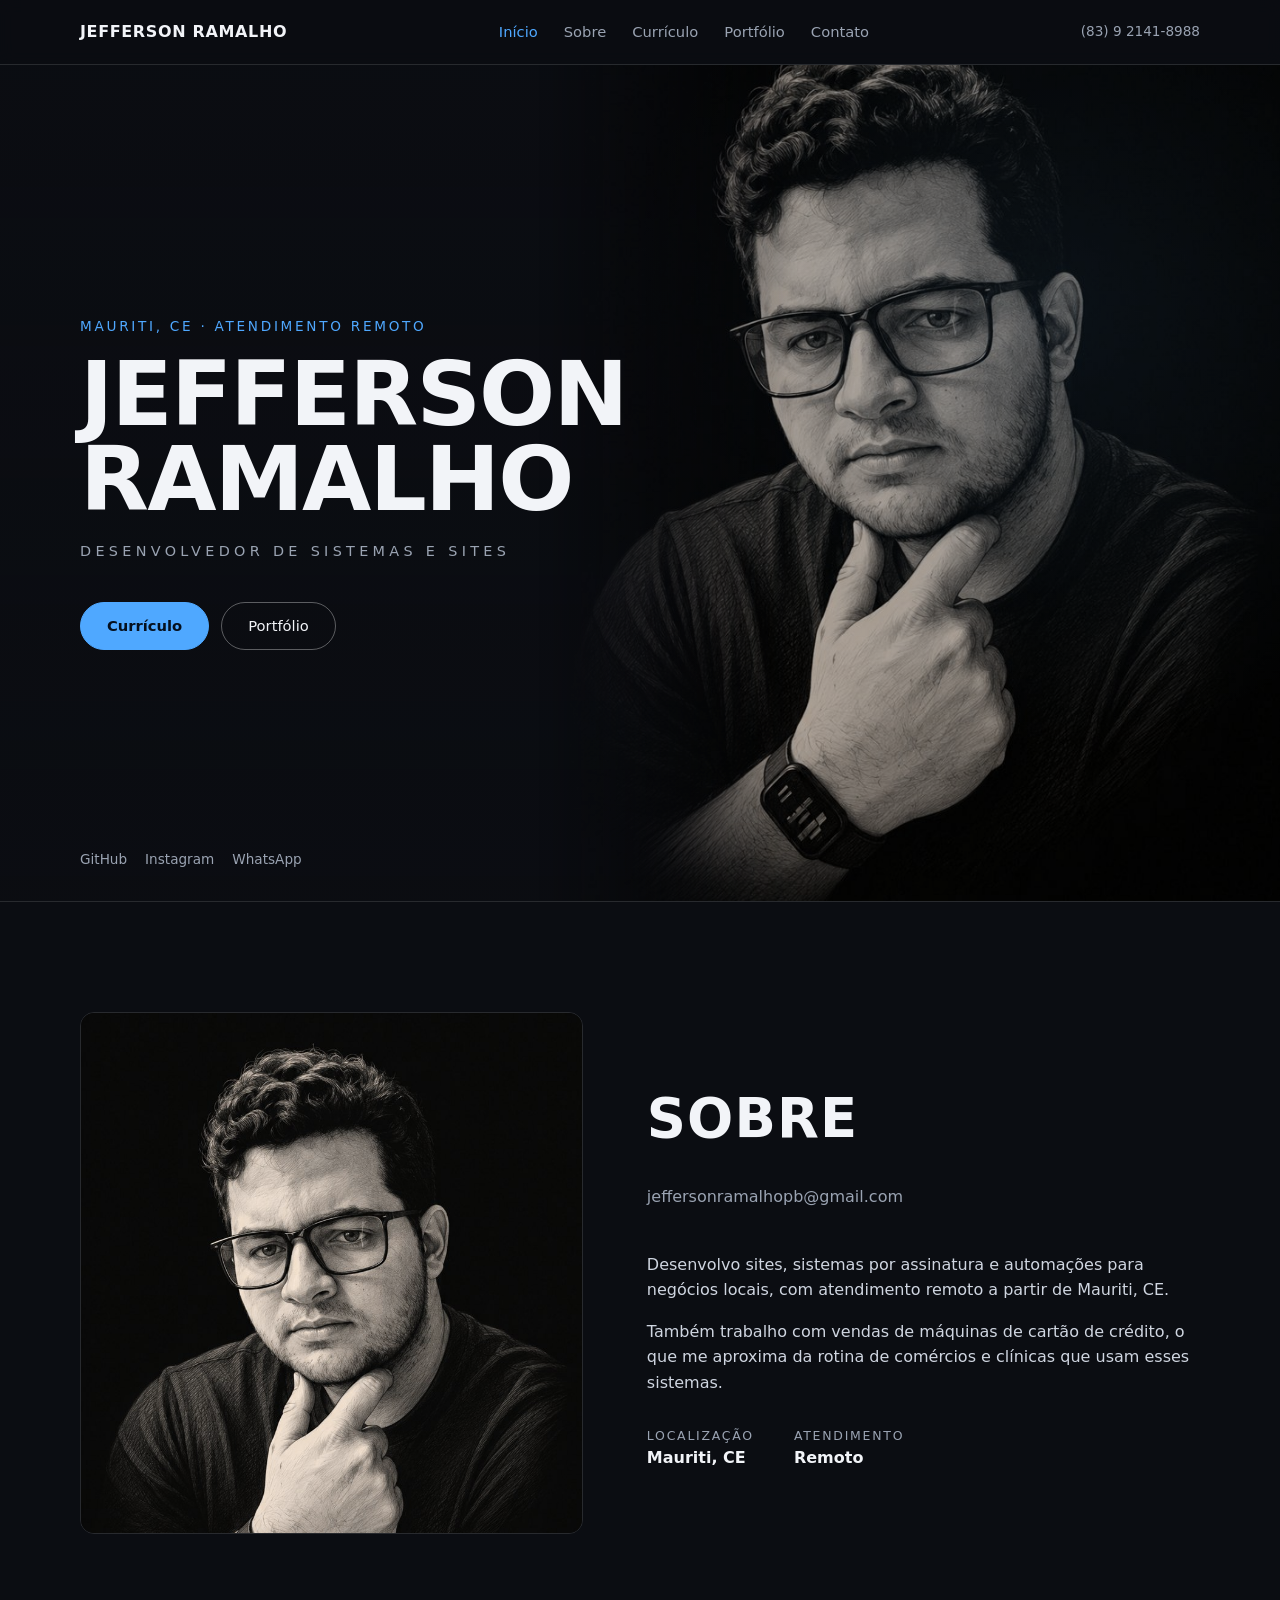
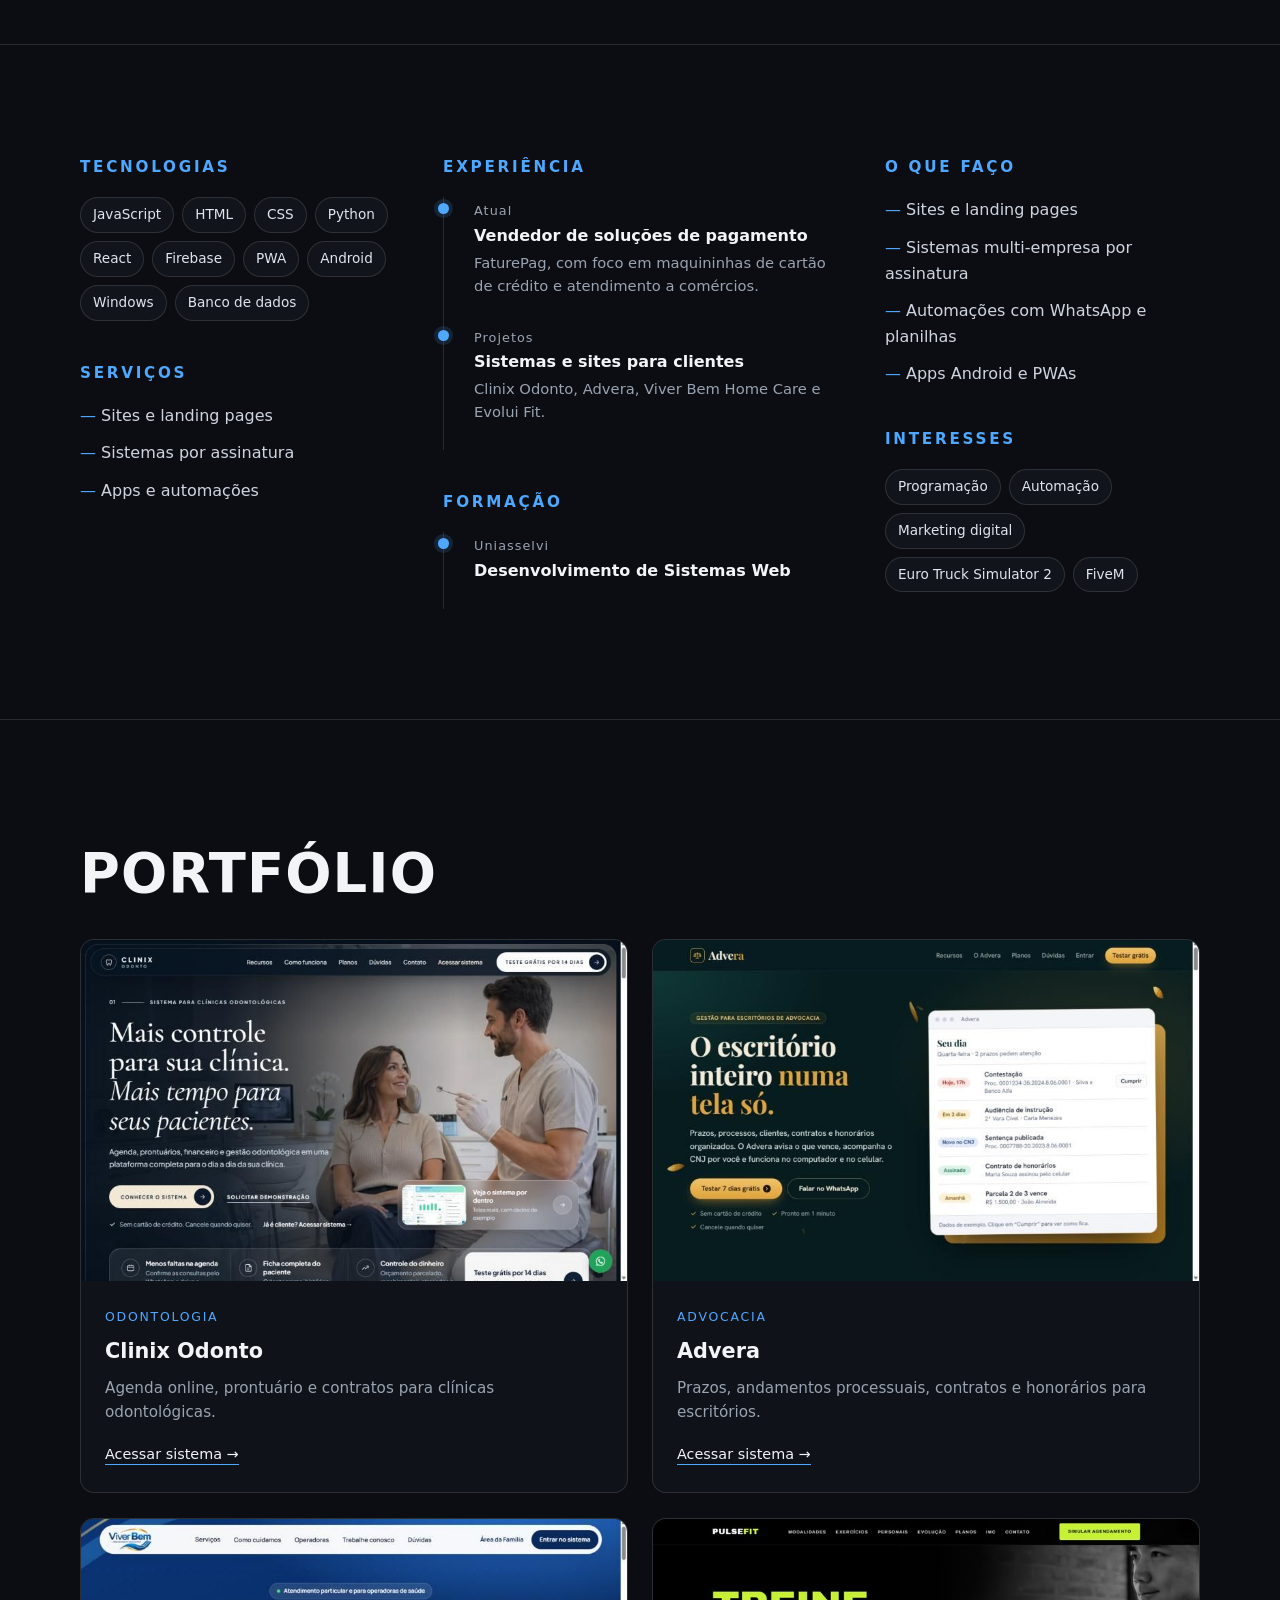
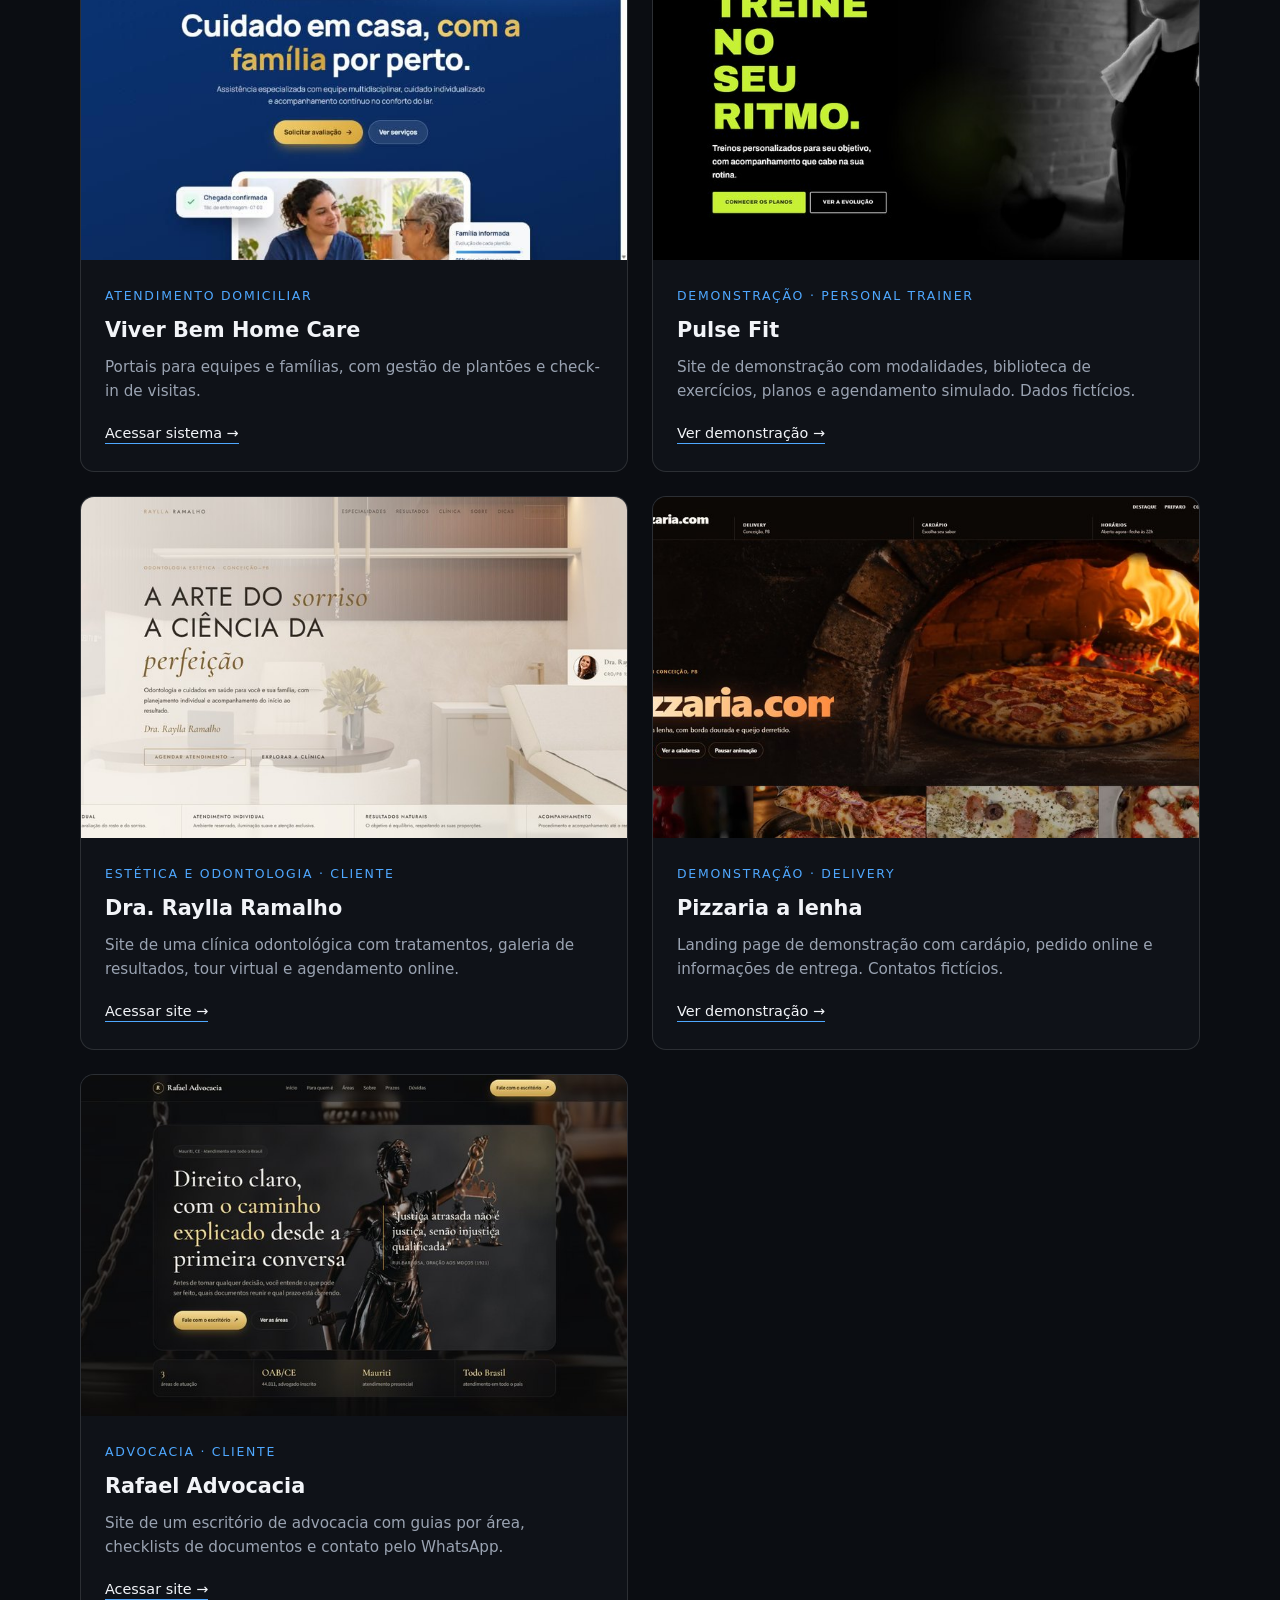
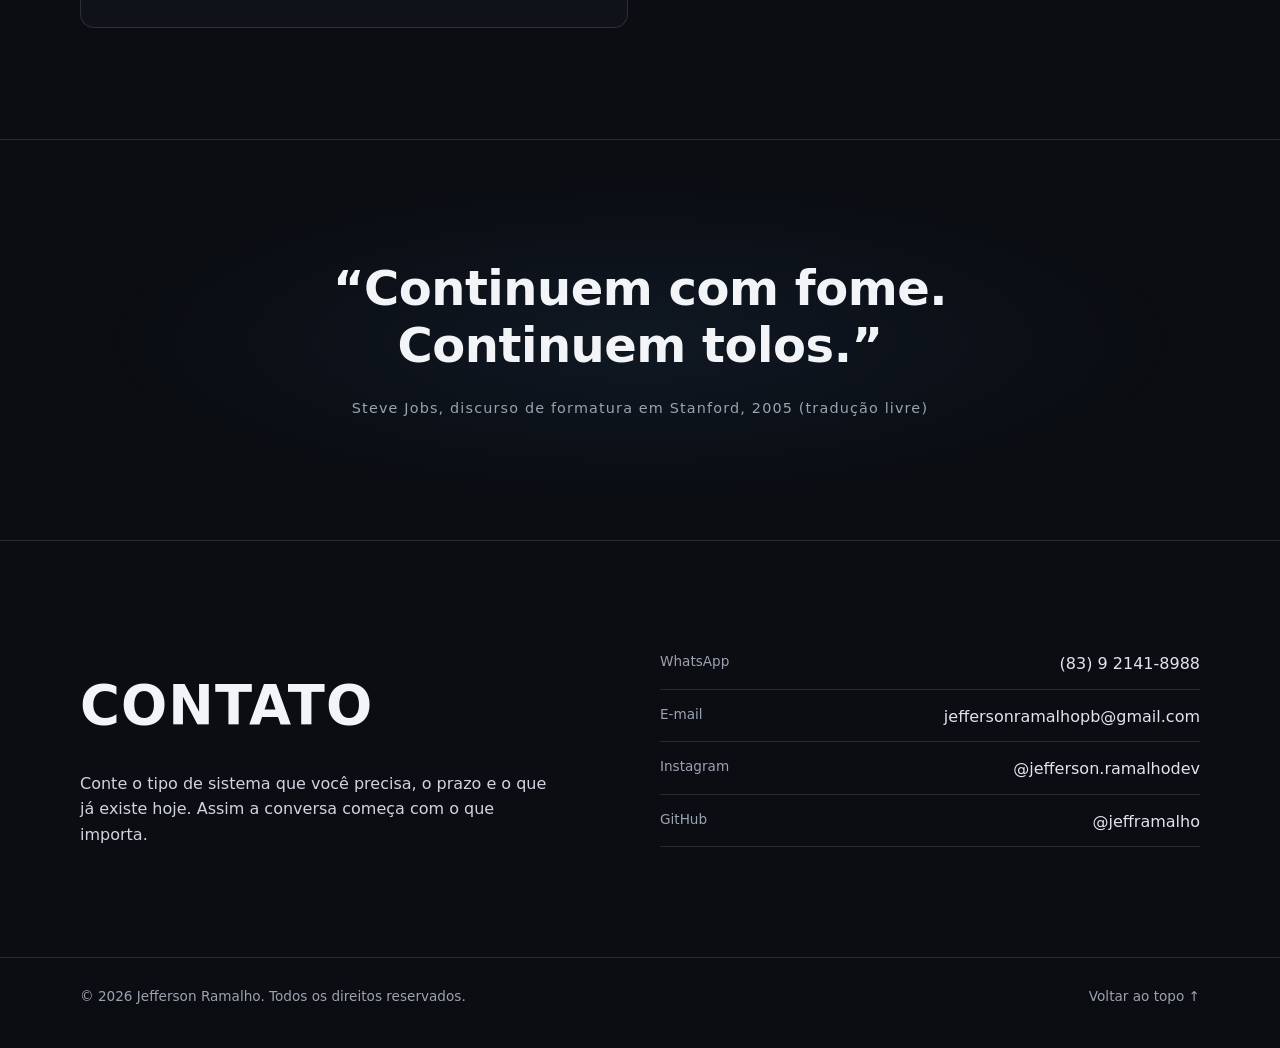
==== commit 86b4b7e7: "Coloca vídeo de fundo na página inteira - Vídeo enviado toca em loop, sem som, atrás de todo o conte" ====
--- a/index.html
+++ b/index.html
@@ -235,9 +235,23 @@
       .scroll-bar { display: none; }
       .project.reveal, .title.reveal, .about .shot.reveal, .timeline li.reveal { transition: none; transform: none; letter-spacing: .02em; }
     }
+    /* Fundo em vídeo */
+    .bg-video {
+      position: fixed; inset: 0; width: 100%; height: 100%; object-fit: cover;
+      z-index: -2; opacity: .45; pointer-events: none;
+    }
+    .bg-shade {
+      position: fixed; inset: 0; z-index: -1; pointer-events: none;
+      background: linear-gradient(180deg, #0b0d12d9 0%, #0b0d12b3 45%, #0b0d12e6 100%);
+    }
+    .hero, section, footer { background: transparent; }
+    .project { background: #11141bd9; }
+    @media (prefers-reduced-motion: reduce) { .bg-video { display: none; } }
   </style>
 </head>
 <body>
+<video class="bg-video" src="assets/bg/fundo.mp4" autoplay muted loop playsinline aria-hidden="true"></video>
+<div class="bg-shade" aria-hidden="true"></div>
 <div class="scroll-bar" id="scrollBar" aria-hidden="true"></div>
 <div id="loader" aria-hidden="true">
   <video id="intro" src="assets/intro/abertura-jr.mp4" muted playsinline preload="auto"></video>
